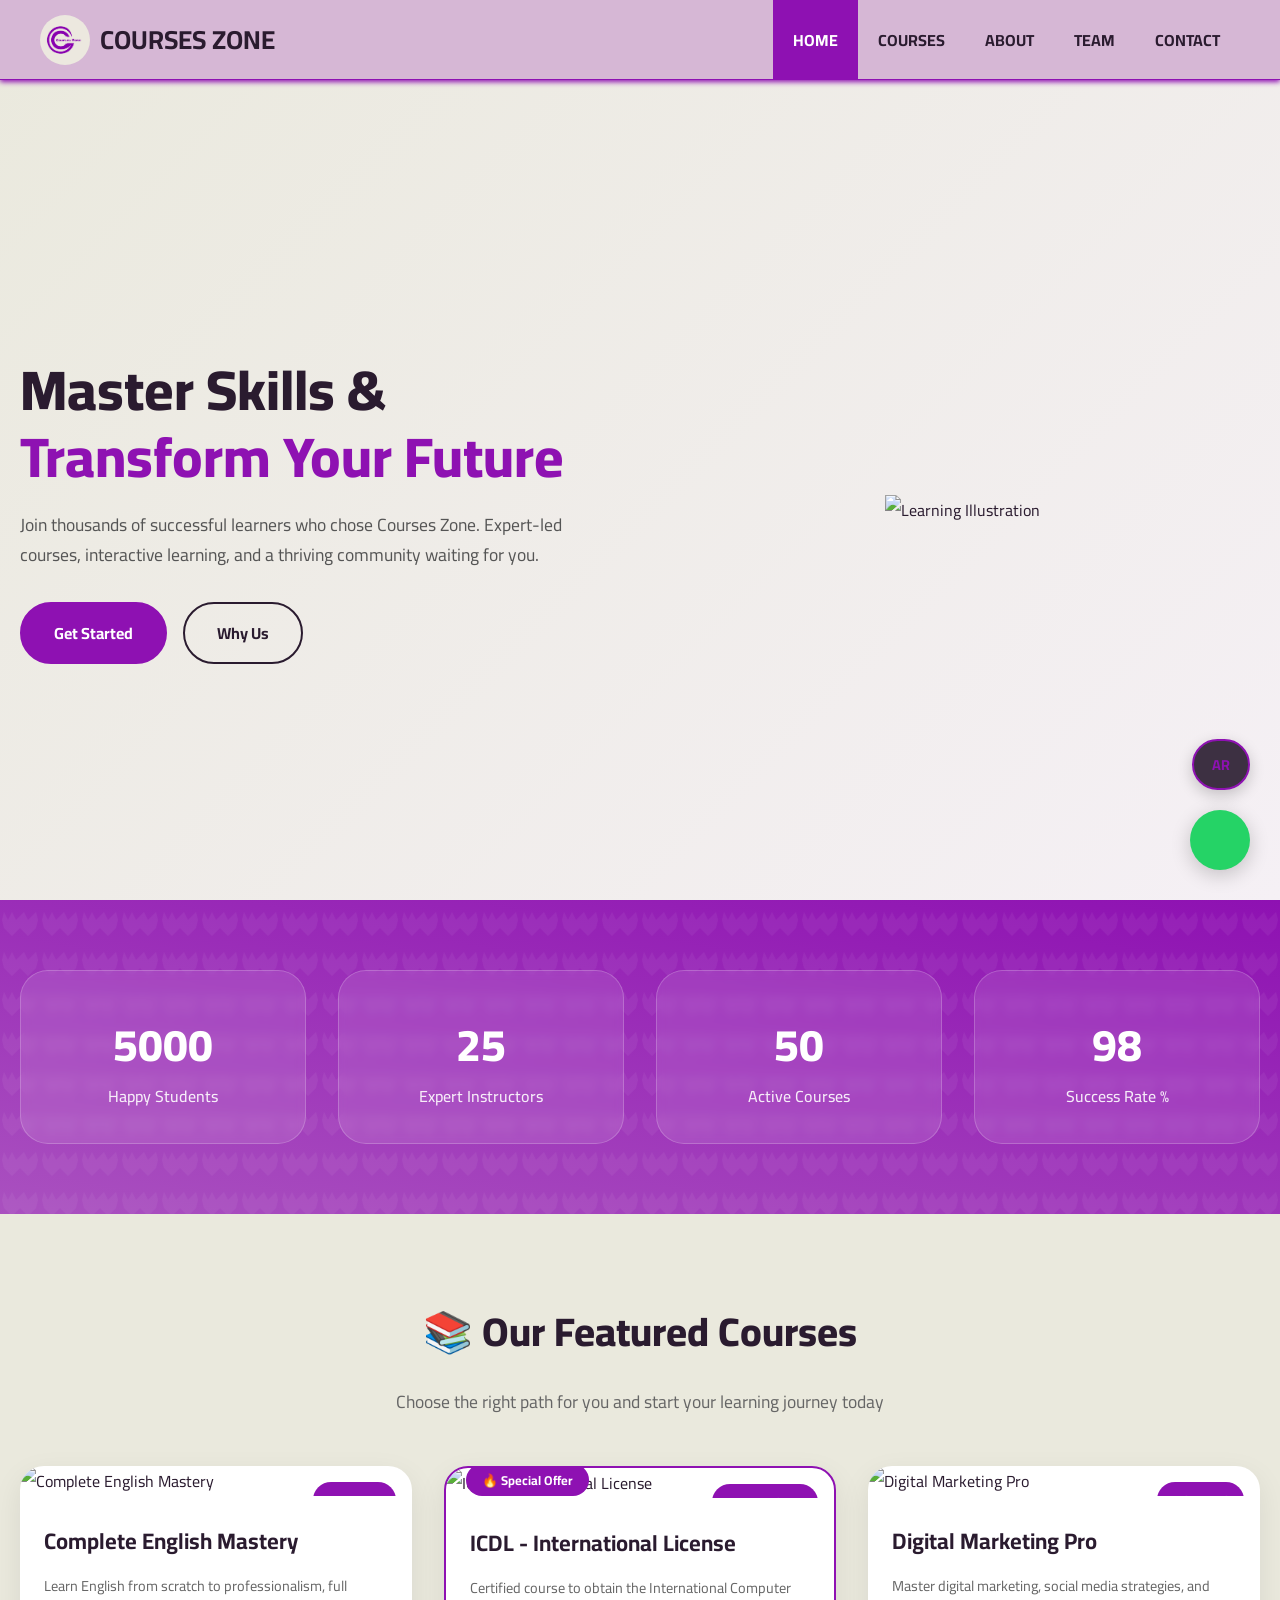
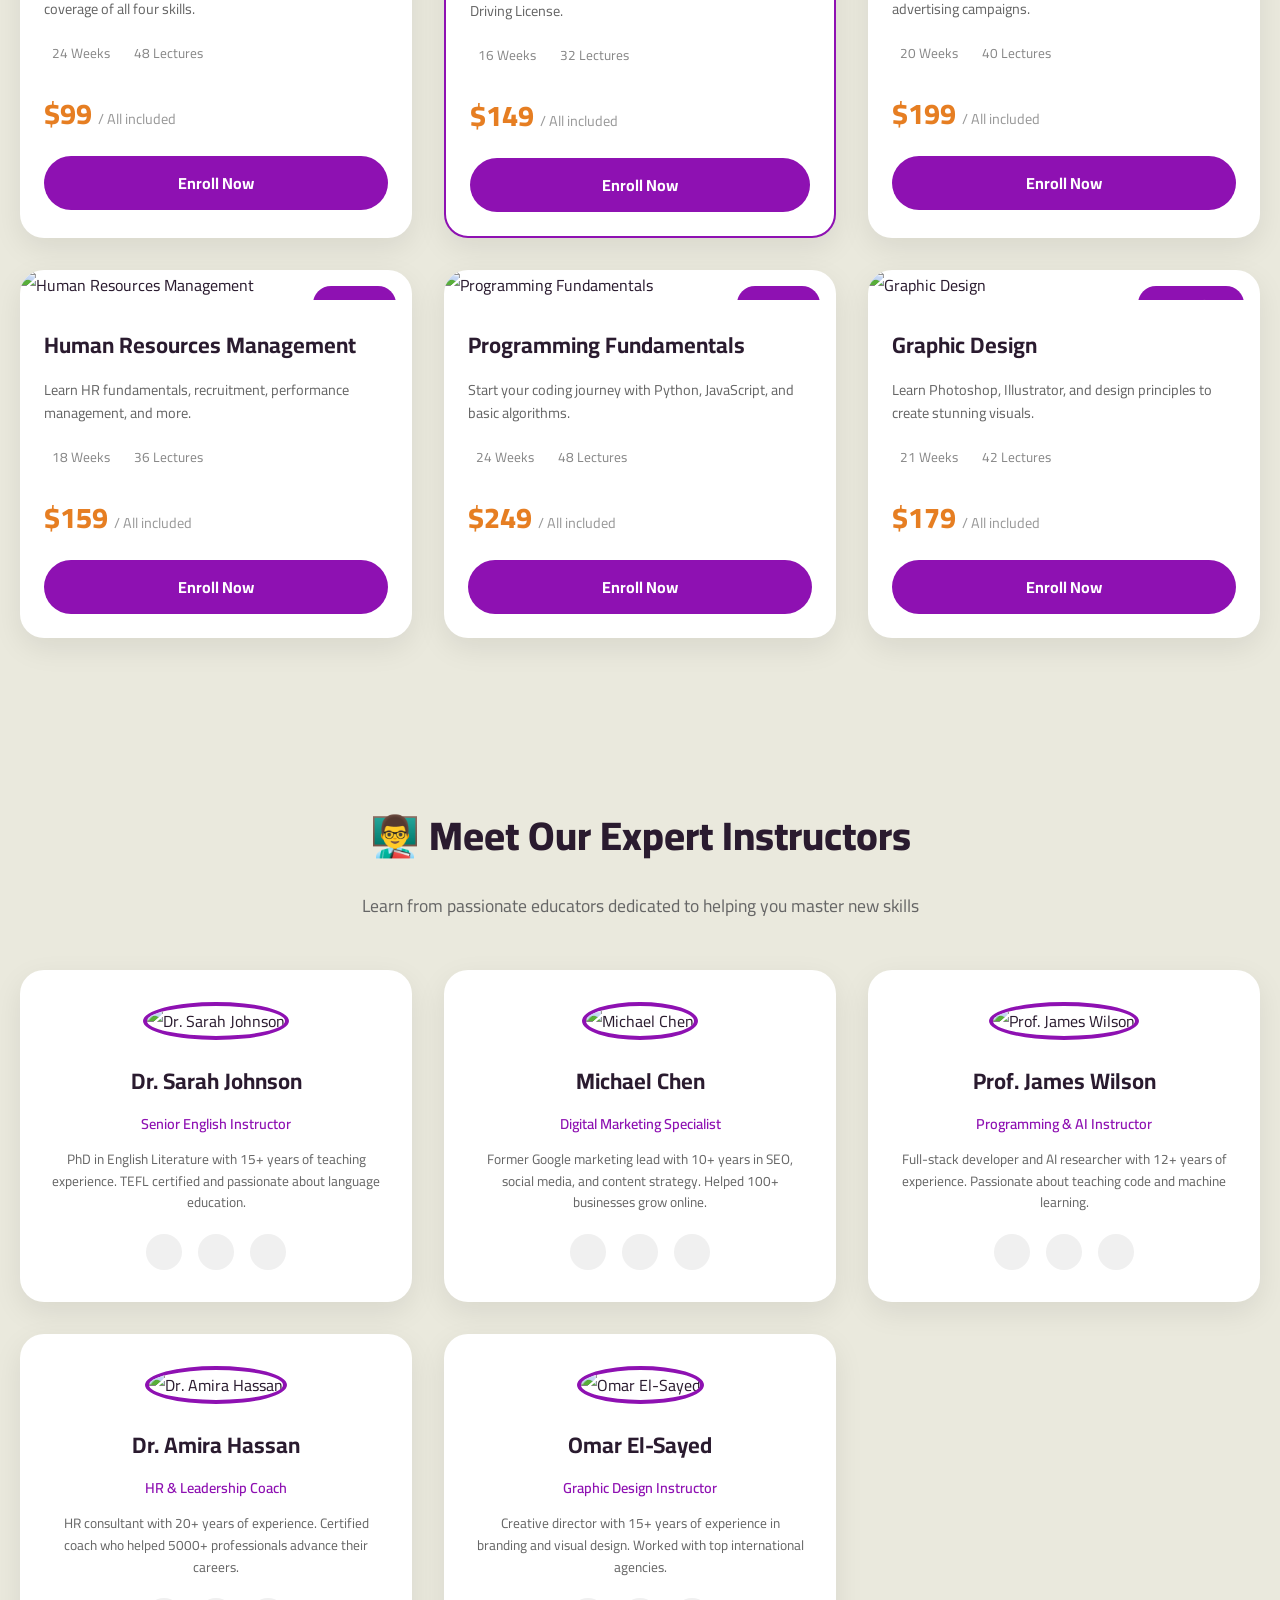
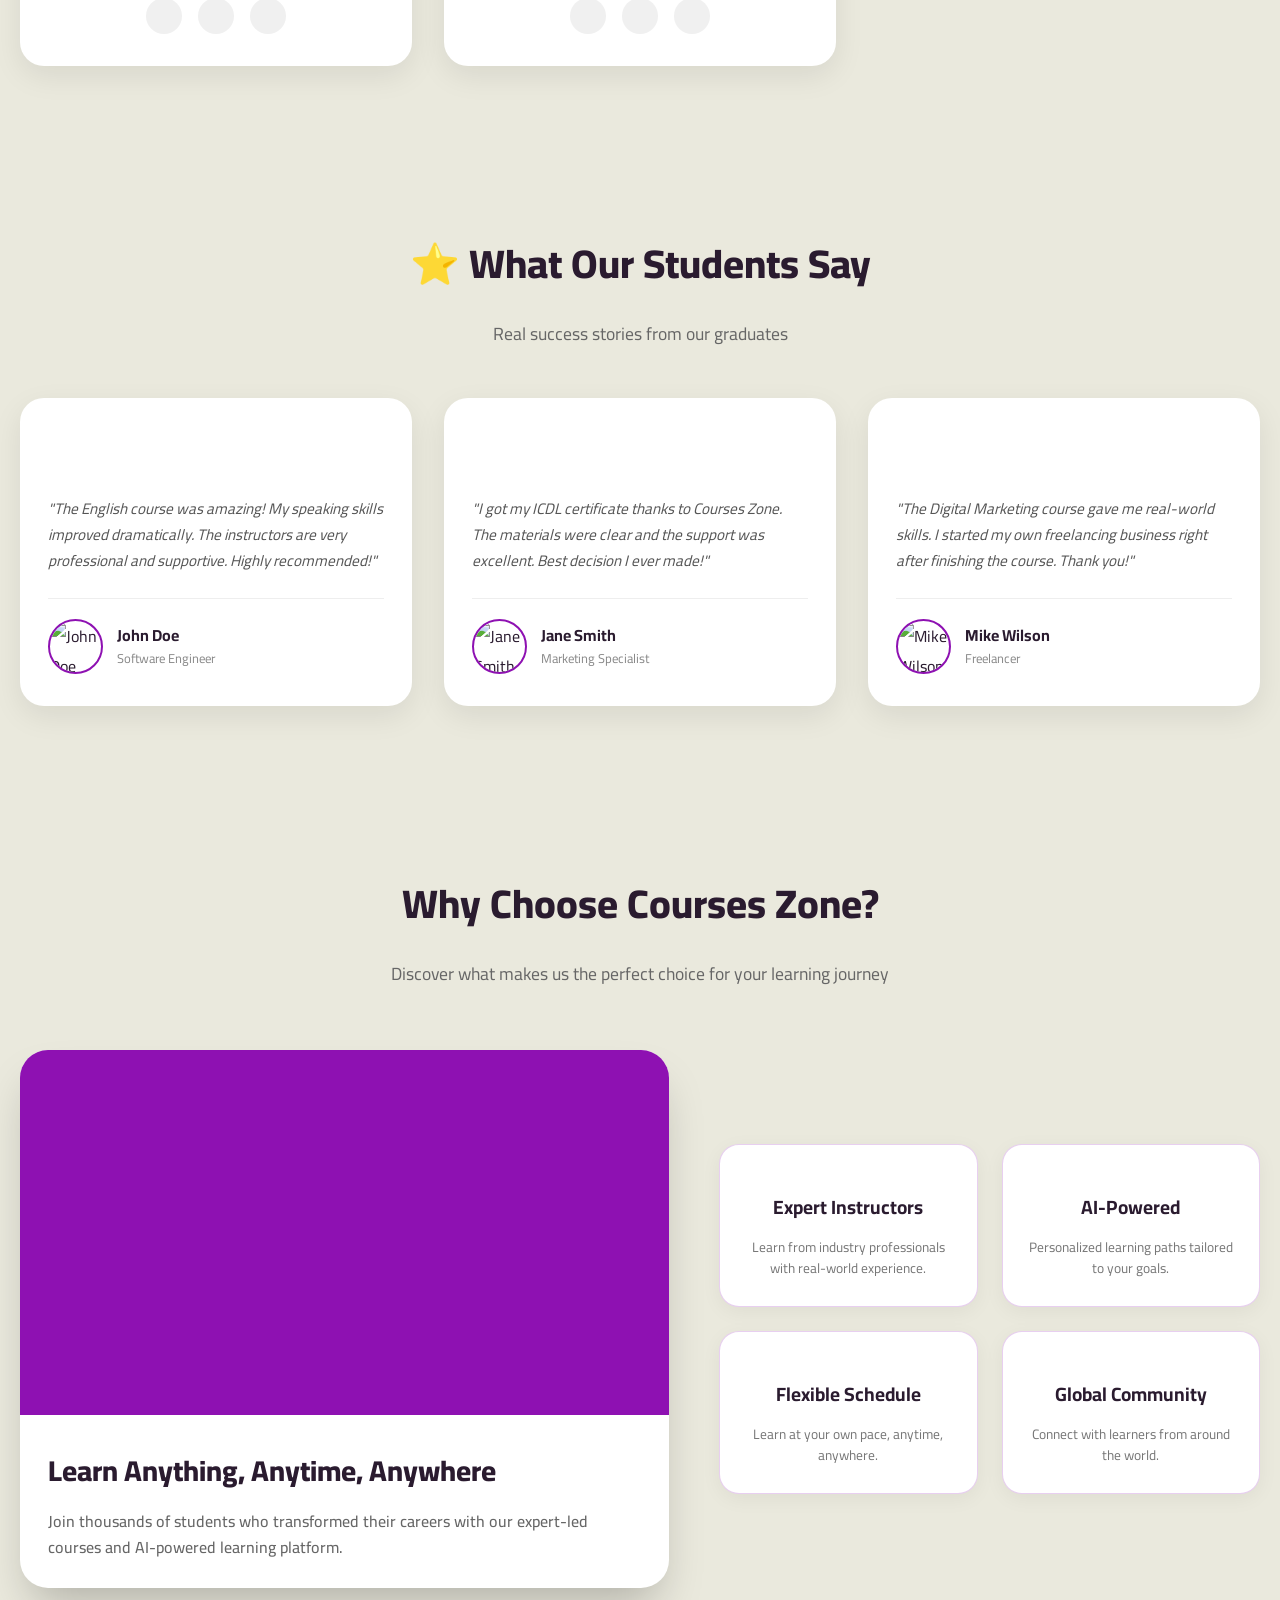
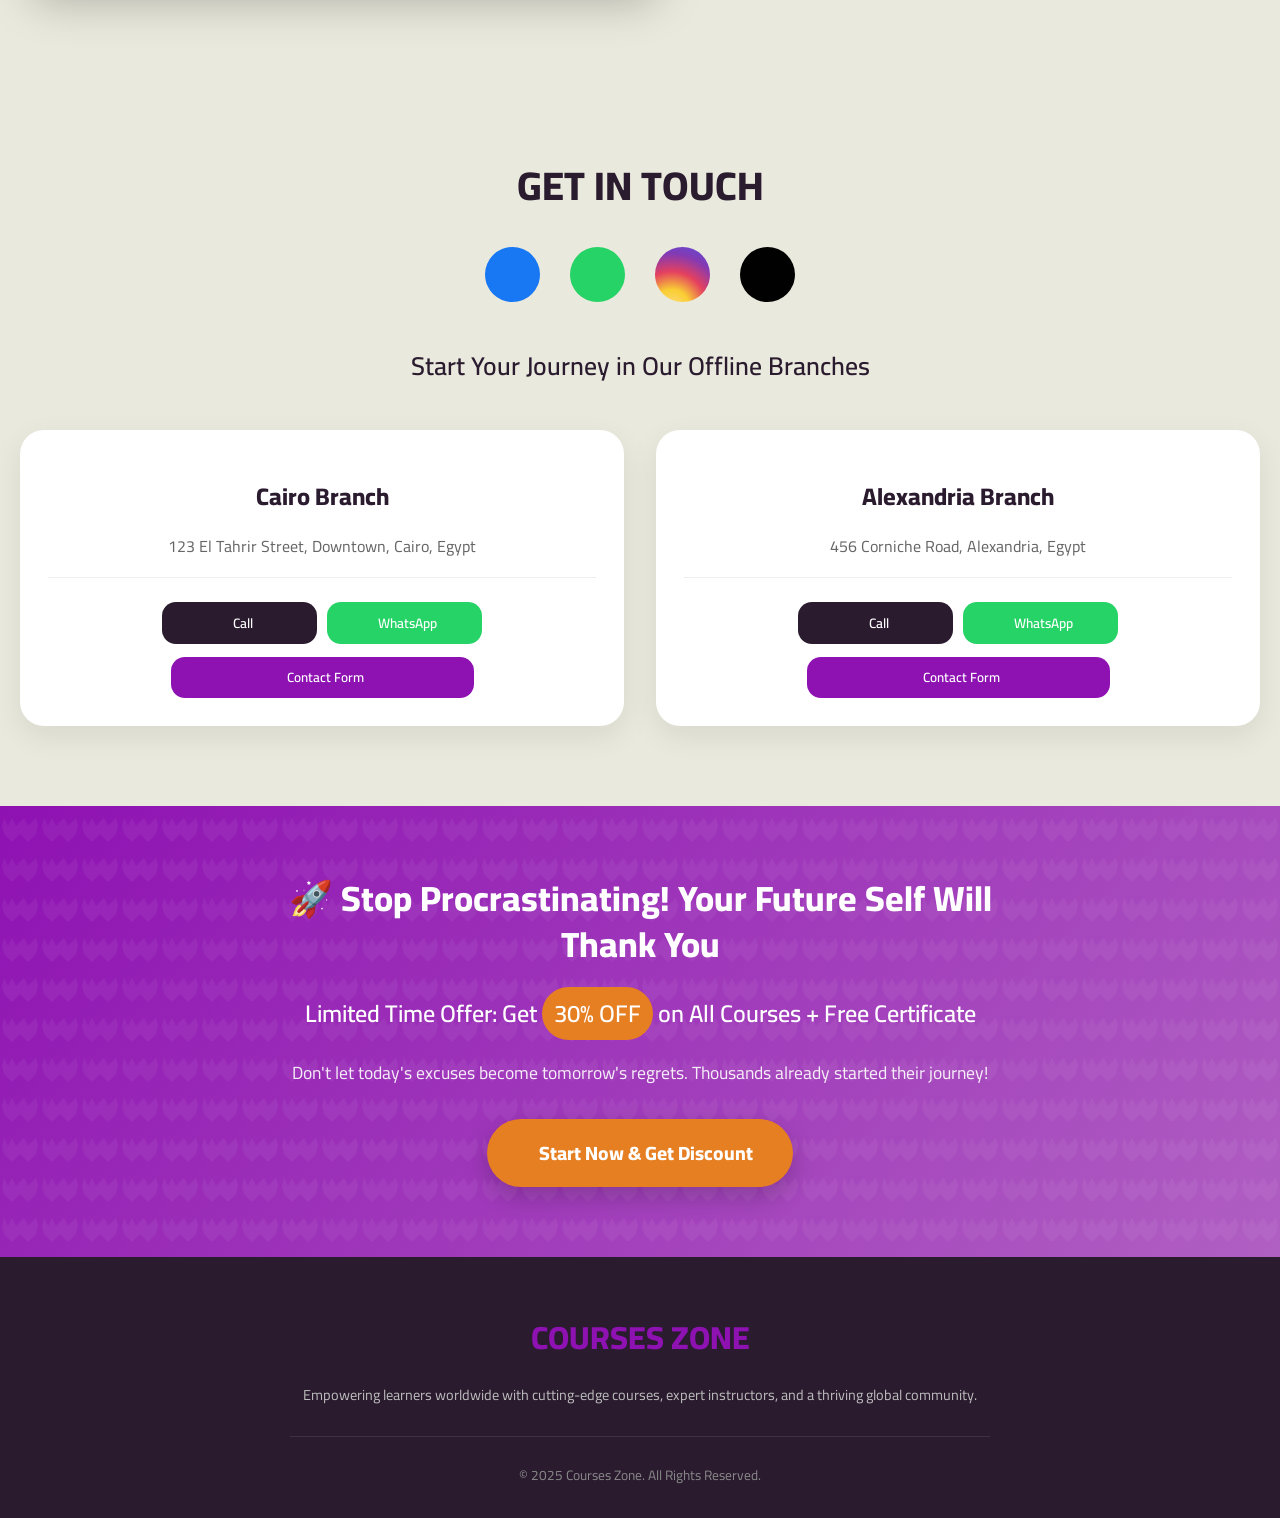
==== index.html @ f7988be3 "Update index.html" ====
<!DOCTYPE html>
<html>
<head>
	<title>COURSES ZONE</title>
	<meta charset="utf-8">
    <meta name="viewport" content="width=device-width, initial-scale=1.0">
	<!-- Font Awesome -->
    <link rel="stylesheet" href="https://cdnjs.cloudflare.com/ajax/libs/font-awesome/7.0.1/css/all.min.css">
    <!-- Google Fonts -->
	<link href="https://fonts.googleapis.com/css2?family=Cairo:wght@300;400;600;700&display=swap" rel="stylesheet">
	<!-- CSS Links -->
	<link rel="stylesheet" type="text/css" href="css/style.css">
</head>
<body>

	<nav>
		<div id="logo">Courses Zone</div>
		<ul id="menu">
				<!-- English Links -->
	        <li class="english-content"><a href="#home" class="active">Home</a></li>
	        <li class="english-content"><a href="#courses">Courses</a></li>
	        <li class="english-content"><a href="#why-choose">About</a></li>
	        <li class="english-content"><a href="#instructors">Team</a></li>
	        <li class="english-content"><a href="#contact">Contact</a></li>
	        
	        <!-- Arabic Links -->
	        <li class="arabic-content" style="display: none;"><a href="#home" class="active">الرئيسية</a></li>
	        <li class="arabic-content" style="display: none;"><a href="#courses">الكورسات</a></li>
	        <li class="arabic-content" style="display: none;"><a href="#why-choose">من نحن</a></li>
	        <li class="arabic-content" style="display: none;"><a href="#instructors">الفريق</a></li>
	        <li class="arabic-content" style="display: none;"><a href="#contact">اتصل بنا</a></li>
    	</ul>
    	<i class="fa-solid fa-bars" id="menu-bar"></i>
	</nav>

	<!-- Hero Section -->
<section class="hero" id="home">
    <div class="hero-container">
        <!-- English Content -->
        <div class="hero-content english-content">
            <h1>Master Skills & <br><span>Transform Your Future</span></h1>
            <p class="hero-description">
                Join thousands of successful learners who chose Courses Zone. 
                Expert-led courses, interactive learning, and a thriving community 
                waiting for you.
            </p>
            <div class="hero-buttons">
                <a href="#courses" class="btn-primary">Get Started <i class="fas fa-arrow-right"></i></a>
                <a href="#why-choose" class="btn-outline">Why Us <i class="fas fa-play"></i></a>
            </div>
        </div>
        <!-- Arabic Content -->
        <div class="hero-content arabic-content" style="display: none;">
            <h1>أتقن المهارات و <br><span>غيّر مستقبلك</span></h1>
            <p class="hero-description">
                انضم لآلاف المتعلمين الناجحين الذين اختاروا Courses Zone.
                دورات بقيادة خبراء، تعلم تفاعلي، ومجتمع نابض بالحياة في انتظارك.
            </p>
            <div class="hero-buttons">
                <a href="#courses" class="btn-primary">ابدأ الآن <i class="fas fa-arrow-left"></i></a>
                <a href="#why-choose" class="btn-outline">لماذا نحن <i class="fas fa-play"></i></a>
            </div>
        </div>
        <div class="hero-image">
            <img src="https://placehold.co/500x500/8E11B2/EAE9DD?text=Learning+Zone" alt="Learning Illustration">
        </div>
    </div>
</section>

<!-- Stats Section -->
<section class="stats-section">
    <div class="stats-container">
        <!-- Stat 1 -->
        <div class="stat-card">
            <div class="stat-icon"><i class="fas fa-user-graduate"></i></div>
            <span class="stat-number english-content" data-target="5000">0</span>
            <span class="stat-number arabic-content" style="display: none;" data-target="5000">0</span>
            <div class="stat-label english-content">Happy Students</div>
            <div class="stat-label arabic-content" style="display: none;">طلاب سعداء</div>
        </div>

        <!-- Stat 2 -->
        <div class="stat-card">
            <div class="stat-icon"><i class="fas fa-chalkboard-user"></i></div>
            <span class="stat-number english-content" data-target="25">0</span>
            <span class="stat-number arabic-content" style="display: none;" data-target="25">0</span>
            <div class="stat-label english-content">Expert Instructors</div>
            <div class="stat-label arabic-content" style="display: none;">خبراء في التدريس</div>
        </div>

        <!-- Stat 3 -->
        <div class="stat-card">
            <div class="stat-icon"><i class="fas fa-book-open"></i></div>
            <span class="stat-number english-content" data-target="50">0</span>
            <span class="stat-number arabic-content" style="display: none;" data-target="50">0</span>
            <div class="stat-label english-content">Active Courses</div>
            <div class="stat-label arabic-content" style="display: none;">كورسات نشطة</div>
        </div>

        <!-- Stat 4 -->
        <div class="stat-card">
            <div class="stat-icon"><i class="fas fa-trophy"></i></div>
            <span class="stat-number english-content" data-target="98">0</span>
            <span class="stat-number arabic-content" style="display: none;" data-target="98">0</span>
            <div class="stat-label english-content">Success Rate %</div>
            <div class="stat-label arabic-content" style="display: none;">نسبة نجاح %</div>
        </div>
    </div>
</section>

<!-- Courses Section -->
<div class="courses-container" id="courses">
    <!-- English Headers -->
    <h2 class="section-title english-content">📚 Our Featured Courses</h2>
    <p class="section-subtitle english-content">Choose the right path for you and start your learning journey today</p>
    
    <!-- Arabic Headers -->
    <h2 class="section-title arabic-content" style="display: none;">📚 كورساتنا المميزة</h2>
    <p class="section-subtitle arabic-content" style="display: none;">اختر المسار المناسب لك وابدأ رحلة التعلم اليوم</p>

    <div class="courses-grid" id="courses-grid">

    </div>
</div>

<!-- Instructors Section -->
<!-- Instructors Section -->
<div class="instructors-container" id="instructors">
    <!-- English Headers -->
    <h2 class="section-title english-content">👨‍🏫 Meet Our Expert Instructors</h2>
    <p class="section-subtitle english-content">Learn from passionate educators dedicated to helping you master new skills</p>
    
    <!-- Arabic Headers -->
    <h2 class="section-title arabic-content" style="display: none;">👨‍🏫 تعرف على خبرائنا في التدريس</h2>
    <p class="section-subtitle arabic-content" style="display: none;">تعلم من معلمين شغوفين مكرسين لمساعدتك في إتقان مهارات جديدة</p>

    <div class="instructors-grid" id="instructors-grid">
        

    </div>
</div>

<!-- Testimonials Section -->
<div class="testimonials-container">
    <!-- English Headers -->
    <h2 class="section-title english-content">⭐ What Our Students Say</h2>
    <p class="section-subtitle english-content">Real success stories from our graduates</p>
    
    <!-- Arabic Headers -->
    <h2 class="section-title arabic-content" style="display: none;">⭐ ماذا يقول طلابنا</h2>
    <p class="section-subtitle arabic-content" style="display: none;">قصص نجاح حقيقية من خريجينا</p>

    <div class="testimonials-grid" id="testimonials-grid">
        
    </div>
</div>

<!-- Why Choose Section -->
<section class="why-choose-section" id="why-choose">
    <div class="container">
        <!-- English Headers -->
        <div class="section-header english-content">
            <h2>Why Choose Courses Zone?</h2>
            <p>Discover what makes us the perfect choice for your learning journey</p>
        </div>
        
        <!-- Arabic Headers -->
        <div class="section-header arabic-content" style="display: none;">
            <h2>لماذا تختار Courses Zone؟</h2>
            <p>اكتشف ما يجعلنا الخيار الأمثل لرحلتك التعليمية</p>
        </div>

        <div class="split-layout">
            <!-- الجانب الأيسر: فيديو + عناوين -->
            <div class="left-side">
                <div class="video-card">
                    <div class="video-wrapper">
                        <iframe width="560" height="315" src="https://www.youtube.com/embed/UGyNzAI--qQ?si=6gJiZH6mutW_YSBx" title="YouTube video player" frameborder="0" allow="accelerometer; autoplay; clipboard-write; encrypted-media; gyroscope; picture-in-picture; web-share" referrerpolicy="strict-origin-when-cross-origin" allowfullscreen></iframe>
                    </div>
                    <!-- English Video Content -->
                    <div class="video-content english-content">
                        <h1>Learn Anything, Anytime, Anywhere</h1>
                        <h2>Join thousands of students who transformed their careers with our expert-led courses and AI-powered learning platform.</h2>
                    </div>
                    <!-- Arabic Video Content -->
                    <div class="video-content arabic-content" style="display: none;">
                        <h1>تعلم أي شيء، في أي وقت، في أي مكان</h1>
                        <h2>انضم لآلاف الطلاب الذين غيروا مسارهم المهني من خلال دوراتنا بقيادة خبراء ومنصة تعلم مدعومة بالذكاء الاصطناعي.</h2>
                    </div>
                </div>
            </div>

            <!-- الجانب الأيمن: كروت المميزات -->
            <div class="right-side">
                <div class="features-grid">
                    <!-- Feature 1 -->
                    <div class="feature-card english-content">
                        <div class="feature-icon"><i class="fas fa-chalkboard-user"></i></div>
                        <h3>Expert Instructors</h3>
                        <p>Learn from industry professionals with real-world experience.</p>
                    </div>
                    <div class="feature-card arabic-content" style="display: none;">
                        <div class="feature-icon"><i class="fas fa-chalkboard-user"></i></div>
                        <h3>خبراء في التدريس</h3>
                        <p>تعلم من محترفين في المجال بخبرة عملية حقيقية.</p>
                    </div>

                    <!-- Feature 2 -->
                    <div class="feature-card english-content">
                        <div class="feature-icon"><i class="fas fa-microchip"></i></div>
                        <h3>AI-Powered</h3>
                        <p>Personalized learning paths tailored to your goals.</p>
                    </div>
                    <div class="feature-card arabic-content" style="display: none;">
                        <div class="feature-icon"><i class="fas fa-microchip"></i></div>
                        <h3>مدعوم بالذكاء الاصطناعي</h3>
                        <p>مسارات تعلم مخصصة تناسب أهدافك.</p>
                    </div>

                    <!-- Feature 3 -->
                    <div class="feature-card english-content">
                        <div class="feature-icon"><i class="fas fa-clock"></i></div>
                        <h3>Flexible Schedule</h3>
                        <p>Learn at your own pace, anytime, anywhere.</p>
                    </div>
                    <div class="feature-card arabic-content" style="display: none;">
                        <div class="feature-icon"><i class="fas fa-clock"></i></div>
                        <h3>جدول مرن</h3>
                        <p>تعلم في وقتك الخاص، في أي وقت وفي أي مكان.</p>
                    </div>

                    <!-- Feature 4 -->
                    <div class="feature-card english-content">
                        <div class="feature-icon"><i class="fas fa-globe"></i></div>
                        <h3>Global Community</h3>
                        <p>Connect with learners from around the world.</p>
                    </div>
                    <div class="feature-card arabic-content" style="display: none;">
                        <div class="feature-icon"><i class="fas fa-globe"></i></div>
                        <h3>مجتمع عالمي</h3>
                        <p>تواصل مع متعلمين من جميع أنحاء العالم.</p>
                    </div>
                </div>
            </div>
        </div>
    </div>
</section>

<!-- Contact Section -->
<section class="contact-section" id="contact">
    <div class="container">
        <!-- English Header -->
        <div class="contact-header english-content">
            <h1>GET IN TOUCH</h1>
            <div class="social-icons">
                <a href="#" class="facebook" target="_blank"><i class="fab fa-facebook-f"></i></a>
                <a href="#" class="whatsapp" target="_blank"><i class="fab fa-whatsapp"></i></a>
                <a href="#" class="instagram" target="_blank"><i class="fab fa-instagram"></i></a>
                <a href="#" class="tiktok" target="_blank"><i class="fab fa-tiktok"></i></a>
            </div>
            <h2>Start Your Journey in Our Offline Branches</h2>
        </div>
        
        <!-- Arabic Header -->
        <div class="contact-header arabic-content" style="display: none;">
            <h1>تواصل معنا</h1>
            <div class="social-icons">
                <a href="#" class="facebook" target="_blank"><i class="fab fa-facebook-f"></i></a>
                <a href="#" class="whatsapp" target="_blank"><i class="fab fa-whatsapp"></i></a>
                <a href="#" class="instagram" target="_blank"><i class="fab fa-instagram"></i></a>
                <a href="#" class="tiktok" target="_blank"><i class="fab fa-tiktok"></i></a>
            </div>
            <h2>ابدأ رحلتك في فروعنا الخارجية</h2>
        </div>

        <div class="branches-grid">
<div class="branch-card">
                    <div class="branch-icon"><i class="fas fa-map-marker-alt"></i></div>
                    <div class="branch-name">Cairo Branch</div>
                    <div class="branch-address">123 El Tahrir Street, Downtown, Cairo, Egypt</div>
                    <div class="row-buttons">
                        <a href="tel:+201234567890" class="btn-phone"><i class="fas fa-phone-alt"></i> Call</a>
                        <a href="https://wa.me/201234567890" target="_blank" class="btn-wa"><i class="fab fa-whatsapp"></i> WhatsApp</a>
                    </div>
                    <button class="btn-form open-modal"><i class="fas fa-envelope"></i> Contact Form</button>
                </div>
        </div>
    </div>
</section>

<!-- Modal (Popup Form) -->
<div id="contactModal" class="modal">
    <div class="modal-content">
        <span class="close-modal">&times;</span>
        
        <!-- English Modal -->
        <div class="english-content">
            <h3>Send us a Message</h3>
            <form id="contactForm" action="https://formspree.io/f/xnjoyopa" method="POST">
                <div class="form-group">
                    <input type="text" name="name" placeholder="Full Name" required>
                </div>
                <div class="form-group">
                    <input type="tel" name="phone" placeholder="Phone Number" required>
                </div>
                <div class="form-group">
                    <select name="course" required>
                        <option value="" disabled selected>Select Your Preferred Course</option>
                        <option value="english">Complete English Mastery</option>
                        <option value="icdl">ICDL - International License</option>
                        <option value="marketing">Digital Marketing Pro</option>
                        <option value="hr">Human Resources Management</option>
                        <option value="programming">Programming Fundamentals</option>
                        <option value="design">Graphic Design</option>
                    </select>
                </div>
                <div class="form-group">
                    <select name="branch" required>
                        <option value="" disabled selected>Select Your Preferred Branch</option>
                        <option value="cairo">Cairo Branch</option>
                        <option value="alexandria">Alexandria Branch</option>
                    </select>
                </div>
                <div class="form-group">
                    <textarea name="message" placeholder="Your Message" rows="4" required></textarea>
                </div>
                <button type="submit" class="btn-submit">Send Message</button>
            </form>
        </div>
        
        <!-- Arabic Modal -->
        <div class="arabic-content" style="display: none;">
            <h3>أرسل لنا رسالة</h3>
            <form id="contactFormAr" action="https://formspree.io/f/xnjoyopa" method="POST">
                <div class="form-group">
                    <input type="text" name="name" placeholder="الاسم كاملاً" required>
                </div>
                <div class="form-group">
                    <input type="tel" name="phone" placeholder="رقم الهاتف" required>
                </div>
                <div class="form-group">
                    <select name="course" required>
                        <option value="" disabled selected>اختر الكورس المفضل</option>
                        <option value="english">إتقان اللغة الإنجليزية</option>
                        <option value="icdl">ICDL - الرخصة الدولية</option>
                        <option value="marketing">احتراف التسويق الرقمي</option>
                        <option value="hr">إدارة الموارد البشرية</option>
                        <option value="programming">أساسيات البرمجة</option>
                        <option value="design">التصميم الجرافيكي</option>
                    </select>
                </div>
                <div class="form-group">
                    <select name="branch" required>
                        <option value="" disabled selected>اختر الفرع المفضل</option>
                        <option value="cairo">فرع القاهرة</option>
                        <option value="alexandria">فرع الإسكندرية</option>
                    </select>
                </div>
                <div class="form-group">
                    <textarea name="message" placeholder="رسالتك" rows="4" required></textarea>
                </div>
                <button type="submit" class="btn-submit">إرسال الرسالة</button>
            </form>
        </div>
    </div>
</div>

<!-- CTA Section -->
<section class="cta-section">
    <div class="container">
        <!-- English CTA -->
        <div class="cta-content english-content">
            <h1>🚀 Stop Procrastinating! Your Future Self Will Thank You</h1>
            <h2>Limited Time Offer: Get <span class="highlight">30% OFF</span> on All Courses + Free Certificate</h2>
            <p>Don't let today's excuses become tomorrow's regrets. Thousands already started their journey!</p>
            <a href="https://wa.me/201234567890?text=I%27m%20interested%20in%20your%20courses" class="cta-button" target="_blank">
                <i class="fab fa-whatsapp"></i> Start Now & Get Discount
            </a>
        </div>
        
        <!-- Arabic CTA -->
        <div class="cta-content arabic-content" style="display: none;">
            <h1>🚀 توقف عن المماطلة! مستقبلك سيشكرك</h1>
            <h2>عرض محدود: احصل على <span class="highlight">خصم 30%</span> على جميع الكورسات + شهادة مجانية</h2>
            <p>لا تدع أعذار اليوم تتحول إلى ندم الغد. الآلاف بدأوا رحلتهم بالفعل!</p>
            <a href="https://wa.me/201234567890?text=I%27m%20interested%20in%20your%20courses" class="cta-button" target="_blank">
                <i class="fab fa-whatsapp"></i> ابدأ الآن ووفر خصمك
            </a>
        </div>
    </div>
</section>

<!-- Footer Section -->
<footer class="footer">
    <div class="container">
        <div class="footer-content">
            <!-- English Footer -->
            <div class="english-content">
                <div class="footer-logo">
                    <h3>COURSES ZONE</h3>
                </div>
                <p class="footer-description">
                    Empowering learners worldwide with cutting-edge courses, expert instructors, and a thriving global community.
                </p>
                <div class="footer-bottom">
                    <p>&copy; 2025 Courses Zone. All Rights Reserved.</p>
                </div>
            </div>
            
            <!-- Arabic Footer -->
            <div class="arabic-content" style="display: none;">
                <div class="footer-logo">
                    <h3>كورسز زون</h3>
                </div>
                <p class="footer-description">
                    نمكن المتعلمين حول العالم من خلال دورات متطورة، خبراء في التدريس، ومجتمع عالمي مزدهر.
                </p>
                <div class="footer-bottom">
                    <p>&copy; 2025 كورسز زون. جميع الحقوق محفوظة.</p>
                </div>
            </div>
        </div>
    </div>
</footer>

<!-- Floating Language Button -->
<button id="lang-toggle-float" class="lang-float">
    <span class="lang-text"> AR</span>
</button>

<!-- Floating WhatsApp Button -->
<a href="https://wa.me/201234567890?text=Hello%20Courses%20Zone%2C%20I%27m%20interested%20in%20your%20courses" 
   class="whatsapp-float" 
   target="_blank">
   <i class="fab fa-whatsapp"></i>
</a>

<!-- Back to Top Button -->
<button id="backToTop" class="back-to-top">
    <i class="fas fa-arrow-up"></i>
</button>
	

<script type="text/javascript" src="js/main.js"></script>
<script src="js/courses.js"></script>
<script src="js/instructors.js"></script>
<script src="js/stats.js"></script>
<script type="text/javascript" src="js/testimonials.js"></script>
<script type="text/javascript" src="js/branches.js"></script>
<script type="text/javascript" src="js/language.js"></script>
<script type="text/javascript" src="js/modal.js"></script>


</body>
</html>
---- css/style.css ----
/* ************* COLORs ************ */
:root {
  --soft-linen: #EAE9DD;
  --royal-orchid: #8E11B2;
  --pink-orchid: #D6B7D5;
  --text-dark: #2A1B2F;  
  --accent-orange: #E67E22;

/* SCSS Gradient */
--gradient-top: linear-gradient(0deg, #EAE9DDff, #8E11B2ff, #9219B3ff, #8A00B1ff, #D6B7D5ff);
--gradient-right: linear-gradient(90deg, #EAE9DDff, #8E11B2ff, #9219B3ff, #8A00B1ff, #D6B7D5ff);
--gradient-bottom: linear-gradient(180deg, #EAE9DDff, #8E11B2ff, #9219B3ff, #8A00B1ff, #D6B7D5ff);
--gradient-left: linear-gradient(270deg, #EAE9DDff, #8E11B2ff, #9219B3ff, #8A00B1ff, #D6B7D5ff);
--gradient-top-right: linear-gradient(45deg, #EAE9DDff, #8E11B2ff, #9219B3ff, #8A00B1ff, #D6B7D5ff);
--gradient-bottom-right: linear-gradient(135deg, #EAE9DDff, #8E11B2ff, #9219B3ff, #8A00B1ff, #D6B7D5ff);
--gradient-top-left: linear-gradient(225deg, #EAE9DDff, #8E11B2ff, #9219B3ff, #8A00B1ff, #D6B7D5ff);
--gradient-bottom-left: linear-gradient(315deg, #EAE9DDff, #8E11B2ff, #9219B3ff, #8A00B1ff, #D6B7D5ff);
--gradient-radial: radial-gradient(#EAE9DDff, #8E11B2ff, #9219B3ff, #8A00B1ff, #D6B7D5ff);
}
/* ********** General Styling *********** */

*{
	padding: 0;
	margin: 0;
	box-sizing: border-box;
	font-family: Cairo;
}

body {
  background-color: var(--soft-linen);
  color: var(--text-dark);
  position: relative;
}

body,html {
	height: 100%;
}

button.primary {
  background-color: var(--accent-orange);
  border: none;
  color: white;
  padding: 12px 24px;
}

/* ********** NAv *********** */

nav {
	position: fixed;
	top: 0;
	left: 0;
	width: 100%;
	height: 80px;
	background-color: var(--pink-orchid);
	display: flex;
	z-index: 999;
	box-shadow: 0 2px 5px var(--royal-orchid);
	border-bottom: 1px solid var(--royal-orchid);
	display: flex;
	align-items: center;
	justify-content: space-between;
	padding: 0 20px;
}

nav ul{
	position: absolute;
	top:80px;
	left: 0;
	width: 100%;
	list-style: none;
	background-color: var(--royal-orchid);
	display: flex;
	flex-direction: column;
	transform: translateY(-100%);
    opacity: 0;
    visibility: hidden;
    transition: all 0.3s ease;
}

nav ul.show-nav{
	transform: translateY(0);
    opacity: 1;
    visibility: visible;
}

nav ul li {
	text-align: center;
}

nav ul li a{
	text-decoration: none;
	display: block;
	padding: 12px 0;
	font-size: 16px;
	color: #fff;
	text-transform: uppercase;
	font-weight: bold;
}

nav ul li a:hover {
	background-color: var(--pink-orchid);
	color: var(--text-dark);
}

nav ul li a.active {
	background-color: var(--pink-orchid);
	color: var(--text-dark);
}

nav #logo {
	padding-left: 60px;
	position: relative;
	color: var(--text-dark);
	font-size: 26px;
	font-weight: bold;
	text-transform: uppercase;
}

nav #menu-bar {
	font-size: 26px;
	cursor: pointer;
	color:var(--text-dark);
}

nav #logo::before {
	content: "";
	width: 50px;
	height: 50px;
	border-radius: 50%;
	background-color: green;
	background:url("../images/logo.jpg") no-repeat center;
	background-size: cover;
	position: absolute;
	top: 0;
	left: 0;
	cursor: pointer;
}

/* ========== Hero Section ========== */
.hero {
    min-height: 100vh;
    display: flex;
    align-items: center;
    justify-content: center;
    padding: 120px 20px 0;
    background: linear-gradient(135deg, var(--soft-linen) 0%, #f5f0f5 100%);
}

.hero-container {
    max-width: 1280px;
    width: 100%;
    margin: 0 auto;
    display: flex;
    align-items: center;
    justify-content: space-between;
    gap: 50px;
    flex-wrap: wrap;
}

.hero-content {
    flex: 1;
    min-width: 300px;
}

.hero-content h1 {
    font-size: 3.5rem;
    font-weight: 800;
    line-height: 1.2;
    color: var(--text-dark);
    margin-bottom: 20px;
}

.hero-content h1 span {
    color: var(--royal-orchid);
    position: relative;
    display: inline-block;
}

.hero-content h1 span::after {
    content: '';
    position: absolute;
    bottom: 8px;
    left: 0;
    width: 100%;
    height: 12px;
    background: rgba(142, 17, 178, 0.2);
    z-index: -1;
    border-radius: 10px;
}

.hero-description {
    font-size: 1.1rem;
    color: #555;
    line-height: 1.7;
    margin-bottom: 32px;
    max-width: 550px;
}

.hero-buttons {
    display: flex;
    gap: 16px;
    flex-wrap: wrap;
}

.btn-primary {
    display: inline-block;
    background: var(--royal-orchid);
    color: white;
    padding: 14px 32px;
    border-radius: 50px;
    text-decoration: none;
    font-weight: 700;
    transition: all 0.3s ease;
    border: 2px solid var(--royal-orchid);
}

.btn-primary:hover {
    background: transparent;
    color: var(--royal-orchid);
    transform: translateY(-3px);
}

.btn-outline {
    display: inline-block;
    background: transparent;
    color: var(--text-dark);
    padding: 14px 32px;
    border-radius: 50px;
    text-decoration: none;
    font-weight: 700;
    border: 2px solid var(--text-dark);
    transition: all 0.3s ease;
}

.btn-outline:hover {
    background: var(--text-dark);
    color: white;
    transform: translateY(-3px);
}

.hero-image {
    flex: 1;
    min-width: 300px;
    text-align: center;
}

.hero-image img {
    max-width: 100%;
    height: auto;
    animation: gentleFloat 3s ease-in-out infinite;
}

@keyframes gentleFloat {
    0%, 100% { transform: translateY(0); }
    50% { transform: translateY(-15px); }
}

/* ========== Stats Section ========== */
.stats-section {
    background: linear-gradient(191deg, var(--royal-orchid) 0%, var(--pink-orchid) 261%);
    padding: 70px 20px;
    position: relative;
    overflow: hidden;
}

.stats-section::before {
    content: "";
    position: absolute;
    top: 0;
    left: 0;
    width: 100%;
    height: 100%;
    background-image: url('data:image/svg+xml,<svg xmlns="http://www.w3.org/2000/svg" viewBox="0 0 100 100" opacity="0.05"><path fill="white" d="M20,50 L30,30 L40,50 L60,30 L70,50 L90,30 L95,50 L90,70 L70,90 L50,70 L30,90 L10,70 L5,50 L10,30 L20,50Z"/></svg>');
    background-repeat: repeat;
    background-size: 40px;
    pointer-events: none;
}

.stats-container {
    max-width: 1280px;
    margin: 0 auto;
    display: grid;
    grid-template-columns: repeat(4, 1fr);
    gap: 32px;
    position: relative;
    z-index: 2;
}

.stat-card {
    text-align: center;
    padding: 32px 20px;
    background: rgba(255, 255, 255, 0.1);
    border-radius: 28px;
    backdrop-filter: blur(5px);
    transition: all 0.4s ease;
    border: 1px solid rgba(255, 255, 255, 0.2);
}

.stat-card:hover {
    transform: translateY(-10px);
    background: rgba(255, 255, 255, 0.2);
    border-color: rgba(255, 255, 255, 0.4);
}

.stat-icon {
    font-size: 3rem;
    color: white;
    margin-bottom: 16px;
}

.stat-number {
    font-size: 2.8rem;
    font-weight: 800;
    color: white;
    display: block;
    line-height: 1.2;
    margin-bottom: 8px;
}

.stat-label {
    font-size: 1rem;
    color: rgba(255, 255, 255, 0.9);
    font-weight: 500;
}


/* ========== Courses Section ========== */
.courses-container {
    padding: 80px 20px;
    background: var(--soft-linen);
}

.section-title {
    text-align: center;
    font-size: 2.5rem;
    font-weight: 800;
    color: var(--text-dark);
    margin-bottom: 16px;
}

.section-subtitle {
    text-align: center;
    color: #666;
    margin-bottom: 48px;
    font-size: 1.1rem;
}

.courses-grid {
    display: grid;
    grid-template-columns: repeat(auto-fill, minmax(320px, 1fr));
    gap: 32px;
    max-width: 1280px;
    margin: 0 auto;
}

.course-card {
    background: white;
    border-radius: 24px;
    overflow: hidden;
    box-shadow: 0 10px 30px rgba(0, 0, 0, 0.08);
    transition: all 0.3s ease;
    position: relative;
}

.course-card:hover {
    transform: translateY(-10px);
    box-shadow: 0 20px 40px rgba(142, 17, 178, 0.15);
}

.course-card.featured {
    border: 2px solid var(--royal-orchid);
}

.course-card.featured::before {
    content: "🔥 Special Offer";
    position: absolute;
    top: -4px;
    left: 20px;
    background: var(--royal-orchid);
    color: white;
    padding: 4px 16px;
    border-radius: 30px;
    font-size: 0.8rem;
    font-weight: bold;
    z-index: 2;
}

.image-wrapper {
    overflow: hidden;
    position: relative;
}

.course-image {
    width: 100%;
    height: 200px;
    object-fit: cover;
    transition: transform 0.5s ease;
}

.course-card:hover .course-image {
    transform: scale(1.05);
}

.course-level {
    position: absolute;
    top: 16px;
    right: 16px;
    background: var(--royal-orchid);
    color: white;
    padding: 6px 16px;
    border-radius: 30px;
    font-size: 0.8rem;
    font-weight: bold;
    z-index: 1;
}

.course-content {
    padding: 24px;
}

.course-title {
    font-size: 1.4rem;
    font-weight: 700;
    color: var(--text-dark);
    margin-bottom: 12px;
}

.course-description {
    color: #666;
    font-size: 0.9rem;
    line-height: 1.6;
    margin-bottom: 20px;
}

.course-meta {
    display: flex;
    gap: 16px;
    margin-bottom: 20px;
    flex-wrap: wrap;
}

.meta-item {
    display: flex;
    align-items: center;
    gap: 8px;
    font-size: 0.85rem;
    color: #888;
}

.meta-item i {
    color: var(--royal-orchid);
    font-size: 1rem;
}

.course-price {
    font-size: 1.8rem;
    font-weight: 800;
    color: var(--accent-orange);
    margin-bottom: 16px;
}

.course-price small {
    font-size: 0.9rem;
    font-weight: normal;
    color: #999;
}

.course-btn {
    display: inline-block;
    width: 100%;
    background: var(--royal-orchid);
    color: white;
    text-align: center;
    padding: 12px;
    border-radius: 40px;
    text-decoration: none;
    font-weight: 700;
    transition: all 0.3s ease;
    border: none;
    cursor: pointer;
    font-size: 1rem;
}

.course-btn:hover {
    background: var(--pink-orchid);
    color: var(--text-dark);
    transform: scale(1.02);
}

/* ========== Instructors Section ========== */
.instructors-container {
    padding: 80px 20px;
    background: var(--soft-linen);
}

.instructors-grid {
    display: grid;
    grid-template-columns: repeat(3, 1fr);
    gap: 32px;
    max-width: 1280px;
    margin: 0 auto;
}

.instructor-card {
    background: white;
    border-radius: 24px;
    overflow: hidden;
    box-shadow: 0 10px 30px rgba(0, 0, 0, 0.08);
    transition: all 0.3s ease;
    text-align: center;
    padding: 32px 24px;
}

.instructor-card:hover {
    transform: translateY(-10px);
    box-shadow: 0 20px 40px rgba(142, 17, 178, 0.15);
}

.instructor-image {
    width: 150px;
    height: 150px;
    border-radius: 50%;
    object-fit: cover;
    margin: 0 auto 20px;
    border: 4px solid var(--royal-orchid);
    transition: transform 0.3s ease;
}

.instructor-card:hover .instructor-image {
    transform: scale(1.05);
}

.instructor-name {
    font-size: 1.4rem;
    font-weight: 700;
    color: var(--text-dark);
    margin-bottom: 8px;
}

.instructor-title {
    color: var(--royal-orchid);
    font-weight: 600;
    font-size: 0.9rem;
    margin-bottom: 12px;
}

.instructor-bio {
    color: #666;
    font-size: 0.85rem;
    line-height: 1.6;
    margin-bottom: 20px;
    padding: 0 8px;
}

.social-links {
    display: flex;
    justify-content: center;
    gap: 16px;
}

.social-links a {
    display: inline-flex;
    align-items: center;
    justify-content: center;
    width: 36px;
    height: 36px;
    background: #f0f0f0;
    border-radius: 50%;
    color: var(--royal-orchid);
    font-size: 1.1rem;
    transition: all 0.3s ease;
    text-decoration: none;
}

.social-links a:hover {
    background: var(--royal-orchid);
    color: white;
    transform: translateY(-3px);
}

/* ========== Testimonials Section ========== */
.testimonials-container {
    padding: 80px 20px;
    background: var(--soft-linen);
}

.testimonials-grid {
    display: grid;
    grid-template-columns: repeat(3, 1fr);
    gap: 32px;
    max-width: 1280px;
    margin: 0 auto;
}

.testimonial-card {
    background: white;
    border-radius: 24px;
    padding: 32px 28px;
    box-shadow: 0 10px 30px rgba(0, 0, 0, 0.08);
    transition: all 0.3s ease;
    position: relative;
}

.testimonial-card:hover {
    transform: translateY(-8px);
    box-shadow: 0 20px 40px rgba(142, 17, 178, 0.1);
}

.quote-icon {
    font-size: 2.5rem;
    color: var(--royal-orchid);
    opacity: 0.3;
    margin-bottom: 16px;
}

.rating {
    margin-bottom: 20px;
}

.rating i {
    color: #ffc107;
    font-size: 1rem;
    margin-right: 3px;
}

.rating i.far {
    color: #ddd;
}

.testimonial-text {
    color: #555;
    font-size: 0.95rem;
    line-height: 1.7;
    margin-bottom: 24px;
    font-style: italic;
}

.student-info {
    display: flex;
    align-items: center;
    gap: 14px;
    border-top: 1px solid #eee;
    padding-top: 20px;
}

.student-avatar {
    width: 55px;
    height: 55px;
    border-radius: 50%;
    object-fit: cover;
    border: 2px solid var(--royal-orchid);
}

.student-details h4 {
    font-size: 1rem;
    font-weight: 700;
    color: var(--text-dark);
    margin-bottom: -8px;
}

.student-details span {
    font-size: 0.8rem;
    color: #888;
}

/* ========== Why Choose Section ========== */
.why-choose-section {
    padding: 80px 20px;
    background: var(--soft-linen);
}

.container {
    max-width: 1280px;
    margin: 0 auto;
}

.section-header {
    text-align: center;
    margin-bottom: 60px;
}

.section-header h2 {
    font-size: 2.5rem;
    font-weight: 800;
    color: var(--text-dark);
    margin-bottom: 16px;
}

.section-header p {
    color: #666;
    font-size: 1.1rem;
    max-width: 600px;
    margin: 0 auto;
}

.split-layout {
    display: flex;
    gap: 50px;
    flex-wrap: wrap;
}

.left-side {
    flex: 1.2;
    min-width: 300px;
}

.video-card {
    background: white;
    border-radius: 28px;
    overflow: hidden;
    box-shadow: 0 25px 45px -12px rgba(0, 0, 0, 0.25);
    transition: transform 0.3s ease, box-shadow 0.3s ease;
}

.video-card:hover {
    transform: translateY(-5px);
    box-shadow: 0 35px 55px -15px rgba(142, 17, 178, 0.2);
}

.video-wrapper {
    position: relative;
    width: 100%;
    padding-bottom: 56.25%;
    background: var(--royal-orchid);
    overflow: hidden;
}

.video-wrapper iframe {
    position: absolute;
    top: 0;
    left: 0;
    width: 100%;
    height: 100%;
    border: none;
}

.video-content {
    padding: 28px;
}

.video-content h1 {
    font-size: 1.8rem;
    font-weight: 800;
    color: var(--text-dark);
    margin-bottom: 12px;
}

.video-content h2 {
    font-size: 1rem;
    font-weight: 500;
    color: #666;
    line-height: 1.6;
}

.right-side {
    flex: 1;
    min-width: 300px;
}

.features-grid {
    display: grid;
    grid-template-columns: repeat(auto-fit, minmax(200px, 1fr));
    gap: 24px;
    height: 100%;
    align-content: center;
}

.feature-card {
    background: white;
    padding: 28px 20px;
    border-radius: 20px;
    text-align: center;
    transition: all 0.3s ease;
    box-shadow: 0 5px 20px rgba(0, 0, 0, 0.05);
    border: 1px solid rgba(142, 17, 178, 0.2);
}

.feature-card:hover {
    transform: translateY(-8px);
    box-shadow: 0 20px 30px rgba(142, 17, 178, 0.1);
    border-color: var(--royal-orchid);
}

.feature-icon {
    font-size: 2.5rem;
    color: var(--royal-orchid);
    margin-bottom: 16px;
}

.feature-card h3 {
    font-size: 1.2rem;
    font-weight: 700;
    color: var(--text-dark);
    margin-bottom: 12px;
}

.feature-card p {
    font-size: 0.85rem;
    color: #777;
    line-height: 1.5;
}

/* ========== Contact Section ========== */
.contact-section {
    padding: 80px 20px;
    background: var(--soft-linen);
}

.contact-header {
    text-align: center;
    margin-bottom: 40px;
}

.contact-header h1 {
    font-size: 2.5rem;
    font-weight: 800;
    color: var(--text-dark);
    margin-bottom: 24px;
}

.social-icons {
    display: flex;
    justify-content: center;
    gap: 30px;
    margin-bottom: 40px;
    flex-wrap: wrap;
}

.social-icons a {
    display: inline-flex;
    align-items: center;
    justify-content: center;
    width: 55px;
    height: 55px;
    border-radius: 50%;
    font-size: 1.8rem;
    transition: all 0.3s ease;
    text-decoration: none;
}

.social-icons a.facebook { background: #1877f2; color: white; }
.social-icons a.whatsapp { background: #25D366; color: white; }
.social-icons a.instagram { background: radial-gradient(circle at 30% 110%, #ffdb7e, #f9ce34, #e4405f, #833ab4, #5851db); color: white; }
.social-icons a.tiktok { background: #010101; color: white; }

.social-icons a:hover { transform: translateY(-5px); filter: brightness(1.05); }

.contact-header h2 {
    font-size: 1.6rem;
    font-weight: 600;
    color: var(--text-dark);
}

.branches-grid {
    display: grid;
    grid-template-columns: repeat(auto-fit, minmax(320px, 1fr));
    gap: 32px;
    max-width: 1280px;
    margin: 0 auto;
}

.branch-card {
    background: white;
    border-radius: 24px;
    padding: 28px;
    text-align: center;
    box-shadow: 0 10px 30px rgba(0, 0, 0, 0.08);
    transition: all 0.3s ease;
}

.branch-card:hover {
    transform: translateY(-5px);
    box-shadow: 0 20px 35px rgba(142, 17, 178, 0.1);
}

.branch-icon { font-size: 2.5rem; color: var(--royal-orchid); margin-bottom: 16px; }
.branch-name { font-size: 1.5rem; font-weight: 800; color: var(--text-dark); margin-bottom: 12px; }
.branch-address { color: #666; margin-bottom: 24px; padding-bottom: 16px; border-bottom: 1px solid #eee; }

.row-buttons {
    display: flex;
    gap: 10px;
    margin-bottom: 12px;
    justify-content: center;
}

.btn-phone, .btn-wa {
    display: inline-flex;
    align-items: center;
    justify-content: center;
    gap: 6px;
    padding: 8px 18px;
    border-radius: 14px;
    text-decoration: none;
    font-weight: 600;
    font-size: 0.85rem;
    width: 155px;
}

.btn-phone { background: var(--text-dark); color: white; }
.btn-phone:hover { background: var(--royal-orchid); }
.btn-wa { background: #25D366; color: white; }
.btn-wa:hover { background: #128C7E; }

.btn-form {
    display: inline-flex;
    align-items: center;
    gap: 6px;
    padding: 8px 110px;
    border-radius: 14px;
    background: var(--royal-orchid);
    color: white;
    border: none;
    font-weight: 600;
    cursor: pointer;
    transition: all 0.3s ease;
}

.btn-form:hover { background: var(--pink-orchid); transform: translateY(-2px); }

/* Modal */
.modal {
    display: none;
    position: fixed;
    top: 0;
    left: 0;
    width: 100%;
    height: 100%;
    background: rgba(0,0,0,0.7);
    z-index: 1000;
    align-items: center;
    justify-content: center;
}

.modal-content {
    background: white;
    max-width: 500px;
    width: 90%;
    border-radius: 28px;
    padding: 32px;
    position: relative;
    max-height: 98vh;
    overflow-y: auto;
}

.close-modal {
    position: absolute;
    top: 16px;
    right: 20px;
    font-size: 1.8rem;
    cursor: pointer;
}

.form-group { margin-bottom: 20px; }
.form-group input, .form-group textarea {
    width: 100%;
    padding: 14px;
    border: 1px solid #ddd;
    border-radius: 16px;
    font-family: 'Cairo', sans-serif;
}
.btn-submit {
    width: 100%;
    padding: 14px;
    background: var(--royal-orchid);
    color: white;
    border: none;
    border-radius: 40px;
    font-weight: 700;
    cursor: pointer;
}


/* Select styles */
.form-group select {
    width: 100%;
    padding: 14px;
    border: 1px solid #ddd;
    border-radius: 16px;
    font-family: 'Cairo', sans-serif;
    font-size: 1rem;
    background: white;
    cursor: pointer;
}

.form-group select:focus {
    outline: none;
    border-color: var(--royal-orchid);
    box-shadow: 0 0 0 3px rgba(142, 17, 178, 0.1);
}

/* ========== CTA Section ========== */
.cta-section {
    background: linear-gradient(135deg, var(--royal-orchid) 0%, var(--pink-orchid) 212%);
    padding: 70px 20px;
    text-align: center;
    position: relative;
    overflow: hidden;
}

.cta-section::before {
    content: "";
    position: absolute;
    top: 0;
    left: 0;
    width: 100%;
    height: 100%;
    background-image: url('data:image/svg+xml,<svg xmlns="http://www.w3.org/2000/svg" viewBox="0 0 100 100" opacity="0.05"><path fill="white" d="M20,50 L30,30 L40,50 L60,30 L70,50 L90,30 L95,50 L90,70 L70,90 L50,70 L30,90 L10,70 L5,50 L10,30 L20,50Z"/></svg>');
    background-repeat: repeat;
    background-size: 40px;
    pointer-events: none;
}

.cta-content {
    max-width: 800px;
    margin: 0 auto;
    position: relative;
    z-index: 2;
}

.cta-content h1 {
    font-size: 2.2rem;
    font-weight: 800;
    color: white;
    margin-bottom: 20px;
    line-height: 1.3;
}

.cta-content h2 {
    font-size: 1.5rem;
    font-weight: 600;
    color: white;
    margin-bottom: 16px;
}

.cta-content .highlight {
    background: var(--accent-orange);
    color: white;
    padding: 4px 12px;
    border-radius: 40px;
    display: inline-block;
}

.cta-content p {
    font-size: 1.1rem;
    color: rgba(255, 255, 255, 0.9);
    margin-bottom: 30px;
}

.cta-button {
    display: inline-flex;
    align-items: center;
    justify-content: center;
    gap: 12px;
    background: var(--accent-orange);
    color: white;
    padding: 16px 40px;
    border-radius: 50px;
    text-decoration: none;
    font-weight: 800;
    font-size: 1.2rem;
    transition: all 0.3s ease;
    box-shadow: 0 10px 25px rgba(0, 0, 0, 0.2);
}

.cta-button i {
    font-size: 1.5rem;
}

.cta-button:hover {
    transform: translateY(-3px);
    box-shadow: 0 15px 30px rgba(0, 0, 0, 0.3);
    background: var(--soft-linen);
    color: var(--royal-orchid);
}


/* ========== Footer Section ========== */
/* ========== Footer Section ========== */
.footer {
    background: var(--text-dark);
    color: #fff;
    padding: 50px 20px 30px;
}

.footer .container {
    max-width: 1280px;
    margin: 0 auto;
}

.footer-content {
    text-align: center;
    max-width: 700px;
    margin: 0 auto;
}

.footer-logo h3 {
    font-size: 2rem;
    font-weight: 800;
    color: var(--royal-orchid);
    margin-bottom: 16px;
    display: inline-block;
    position: relative;
    animation: gentlePulse 2s ease-in-out infinite;
    cursor: pointer;
    transition: all 0.3s ease;
}

.footer-logo h3:hover {
    transform: scale(1.05);
    text-shadow: 0 0 20px rgba(142, 17, 178, 0.8);
    letter-spacing: 2px;
}

@keyframes gentlePulse {
    0%, 100% {
        text-shadow: 0 0 5px rgba(142, 17, 178, 0.3);
        transform: scale(1);
    }
    50% {
        text-shadow: 0 0 15px rgba(142, 17, 178, 0.7);
        transform: scale(1.02);
    }
}

.footer-description {
    color: #bbb;
    line-height: 1.6;
    font-size: 0.9rem;
    margin-bottom: 30px;
}

.footer-bottom {
    text-align: center;
    padding-top: 25px;
    border-top: 1px solid rgba(255, 255, 255, 0.1);
    color: #888;
    font-size: 0.85rem;
}



/* ========== Floating Language Button ========== */
.lang-float {
    position: fixed;
    bottom: 30px;
    right: 30px;
    background: var(--text-dark);
    color: var(--royal-orchid);
    border: 2px solid var(--royal-orchid);
    padding: 10px 18px;
    border-radius: 40px;
    font-weight: bold;
    cursor: pointer;
    font-family: 'Cairo', sans-serif;
    font-size: 0.9rem;
    box-shadow: 0 5px 15px rgba(0, 0, 0, 0.2);
    transition: all 0.3s ease;
    z-index: 999;
    margin-bottom: 80px; 
    backdrop-filter: blur(5px);
    background: rgba(42, 27, 47, 0.9);
}

.lang-float:hover {
    transform: scale(1.05);
    background: var(--royal-orchid);
    color: white;
    border-color: white;
}

/* ========== Floating WhatsApp Button ========== */
.whatsapp-float {
    position: fixed;
    bottom: 30px;
    right: 30px;
    background: #25D366;
    color: white;
    width: 60px;
    height: 60px;
    border-radius: 50%;
    display: flex;
    align-items: center;
    justify-content: center;
    font-size: 2rem;
    box-shadow: 0 5px 20px rgba(0, 0, 0, 0.2);
    transition: all 0.3s ease;
    z-index: 999;
    text-decoration: none;
}

.whatsapp-float:hover {
    transform: scale(1.1);
    background: #128C7E;
    box-shadow: 0 8px 25px rgba(0, 0, 0, 0.3);
}

/* ========== Back to Top Button ========== */
.back-to-top {
    position: fixed;
    bottom: 30px;
    left: 30px;
    background: var(--royal-orchid);
    color: white;
    width: 50px;
    height: 50px;
    border-radius: 50%;
    display: flex;
    align-items: center;
    justify-content: center;
    font-size: 1.5rem;
    border: none;
    cursor: pointer;
    box-shadow: 0 5px 15px rgba(0, 0, 0, 0.15);
    transition: all 0.3s ease;
    z-index: 999;
    opacity: 0;
    visibility: hidden;
}

.back-to-top.show {
    opacity: 1;
    visibility: visible;
}

.back-to-top:hover {
    background: var(--pink-orchid);
    transform: translateY(-3px);
}
















@media screen and (min-width: 768px){
	nav {
		padding: 0 40px;
	}

	nav ul {
		position: static;
		transform: translateY(0);
		opacity: 1;
		flex-direction: row;
		width: auto;
		height: 100%;
		visibility: visible;
	}

	nav ul li a {
		height: 100%;
		padding: 0 20px;
		display: flex;
		align-items: center;
		color: var(--text-dark);
		background-color: var(--pink-orchid);
	}

	nav #menu-bar {
		display: none;
	}

	nav ul li a:hover {
		background-color: var(--royal-orchid);
		color: #fff;
	}

	nav ul li a.active {
		background-color: var(--royal-orchid);
		color: #fff;
	}
	
}

@media screen and (max-width: 768px){
	.hero-container {
        flex-direction: column;
        text-align: center;
    }
    .hero-content h1 {
        font-size: 2.2rem;
    }
    .hero-description {
        margin-left: auto;
        margin-right: auto;
    }
    .hero-buttons {
        justify-content: center;
    }
    .section-title {
        font-size: 1.8rem;
    }
    .courses-grid {
        gap: 24px;
    }
    .instructors-grid {
        grid-template-columns: 1fr;
        gap: 24px;
    }
    .contact-header h1 { font-size: 1.8rem; }
    .contact-header h2 { font-size: 1.2rem; }
    .branches-grid { grid-template-columns: 1fr; }
    .cta-content h1 {
        font-size: 1.6rem;
    }
    .cta-content h2 {
        font-size: 1.2rem;
    }
    .cta-button {
        padding: 12px 28px;
        font-size: 1rem;
    }
    .cta-section {
        padding: 50px 20px;
    }
    .whatsapp-float {
        width: 50px;
        height: 50px;
        font-size: 1.6rem;
        bottom: 20px;
        right: 20px;
    }
    .back-to-top {
        bottom: 20px;
        left: 20px;
        width: 45px;
        height: 45px;
        font-size: 1.3rem;
    }
    .lang-float {
        bottom: 20px;
        right: 20px;
        padding: 6px 14px;
        font-size: 0.8rem;
        margin-bottom: 70px;
    }
}

@media (max-width: 992px) {
    .instructors-grid {
        grid-template-columns: repeat(2, 1fr);
    }
    .testimonials-grid {
        grid-template-columns: repeat(2, 1fr);
    }
    .split-layout {
        flex-direction: column;
    }
    .features-grid {
        grid-template-columns: repeat(2, 1fr);
    }
}

@media (max-width: 576px) {
    .stats-container {
        grid-template-columns: 1fr;
    }
    .stat-number {
        font-size: 2.2rem;
    }
    .instructors-grid {
        grid-template-columns: 1fr;
    }
    .testimonials-grid {
        grid-template-columns: 1fr;
    }
    .section-header h2 {
        font-size: 1.8rem;
    }
    .features-grid {
        grid-template-columns: 1fr;
    }
    .video-content h1 {
        font-size: 1.4rem;
    }
}
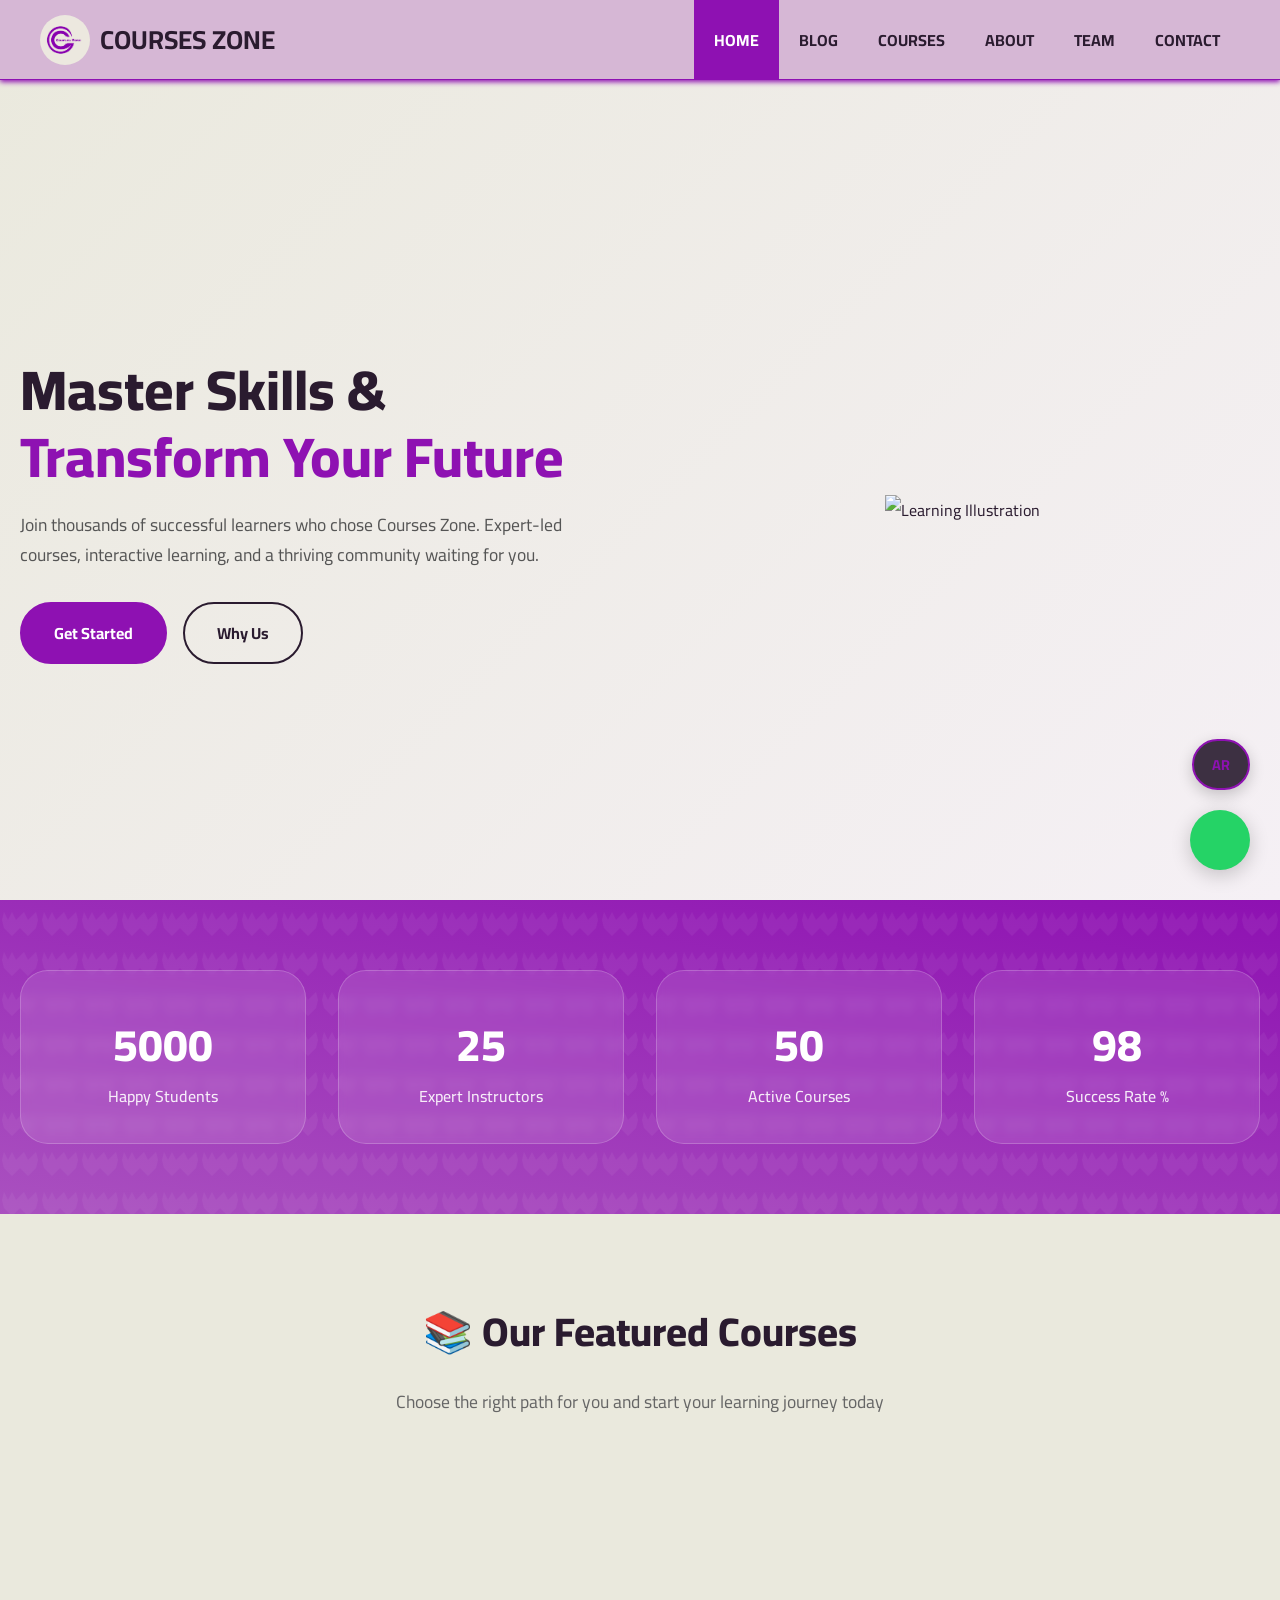
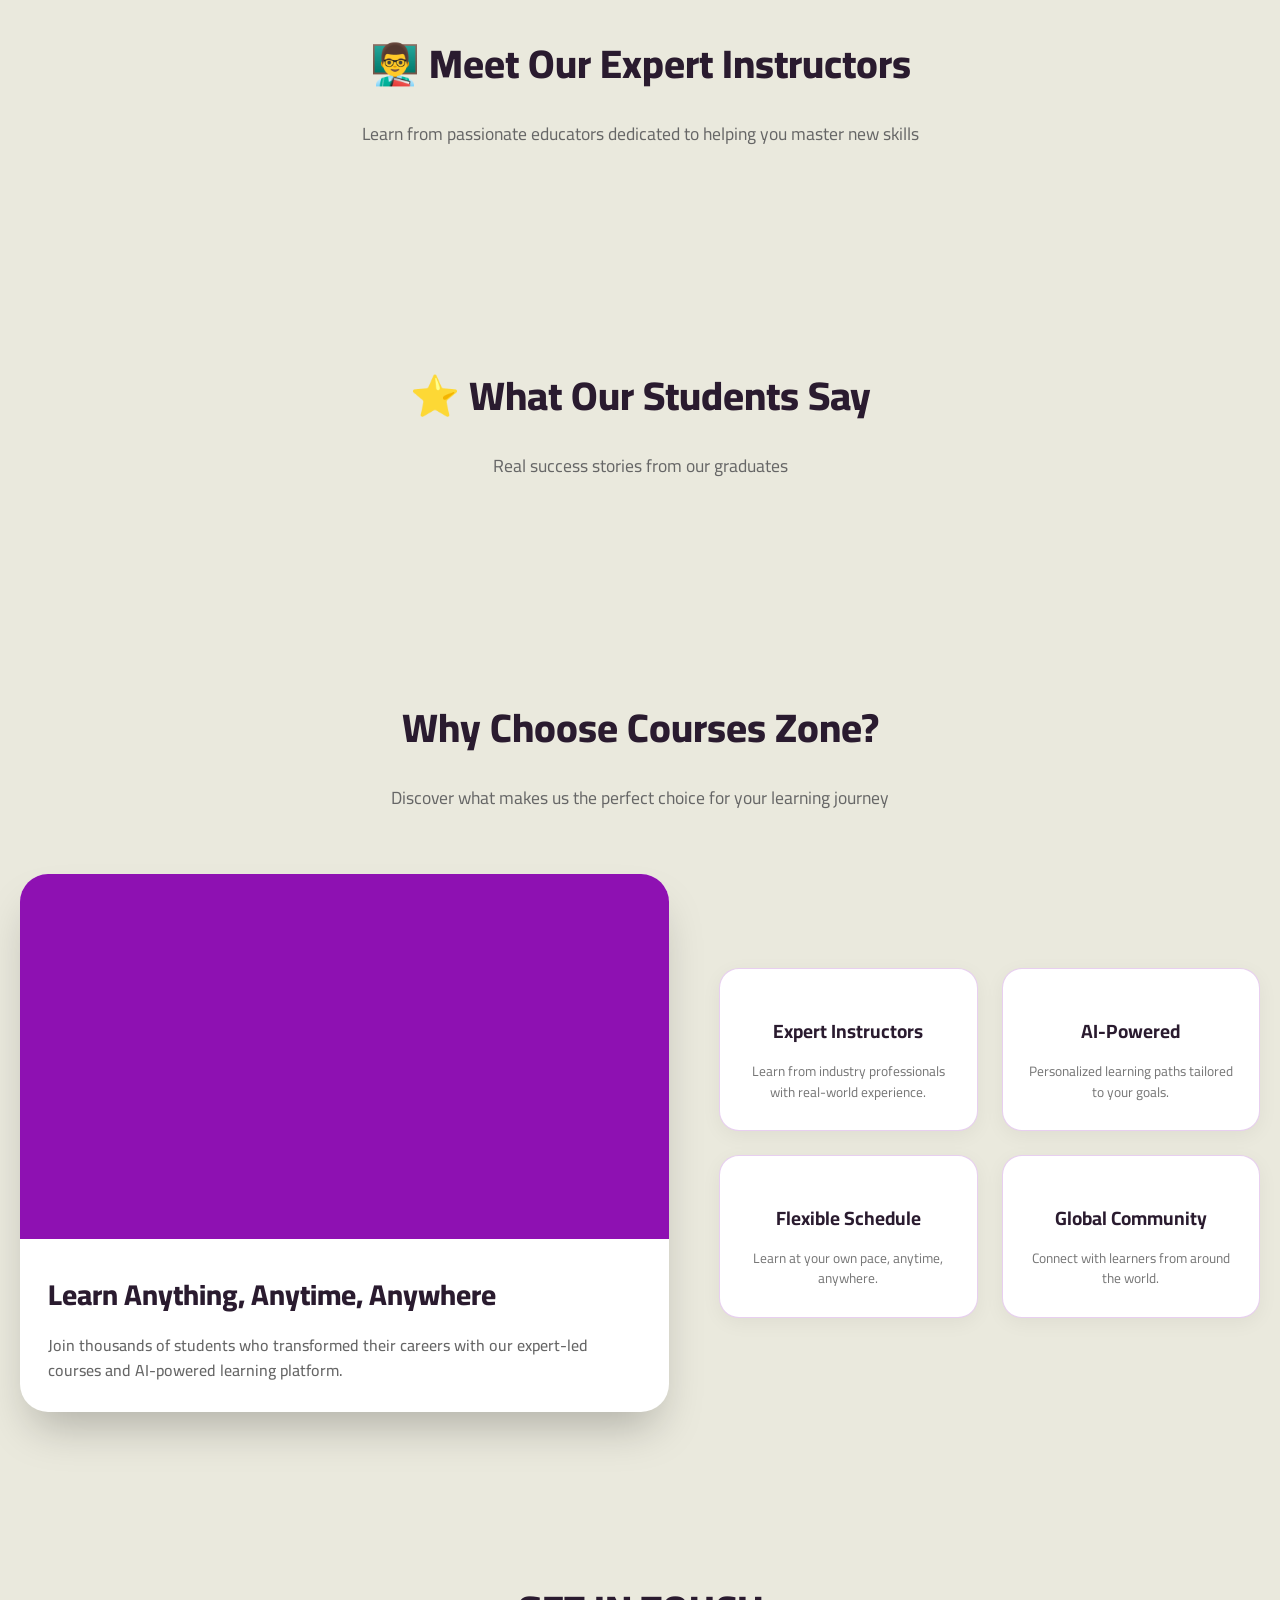
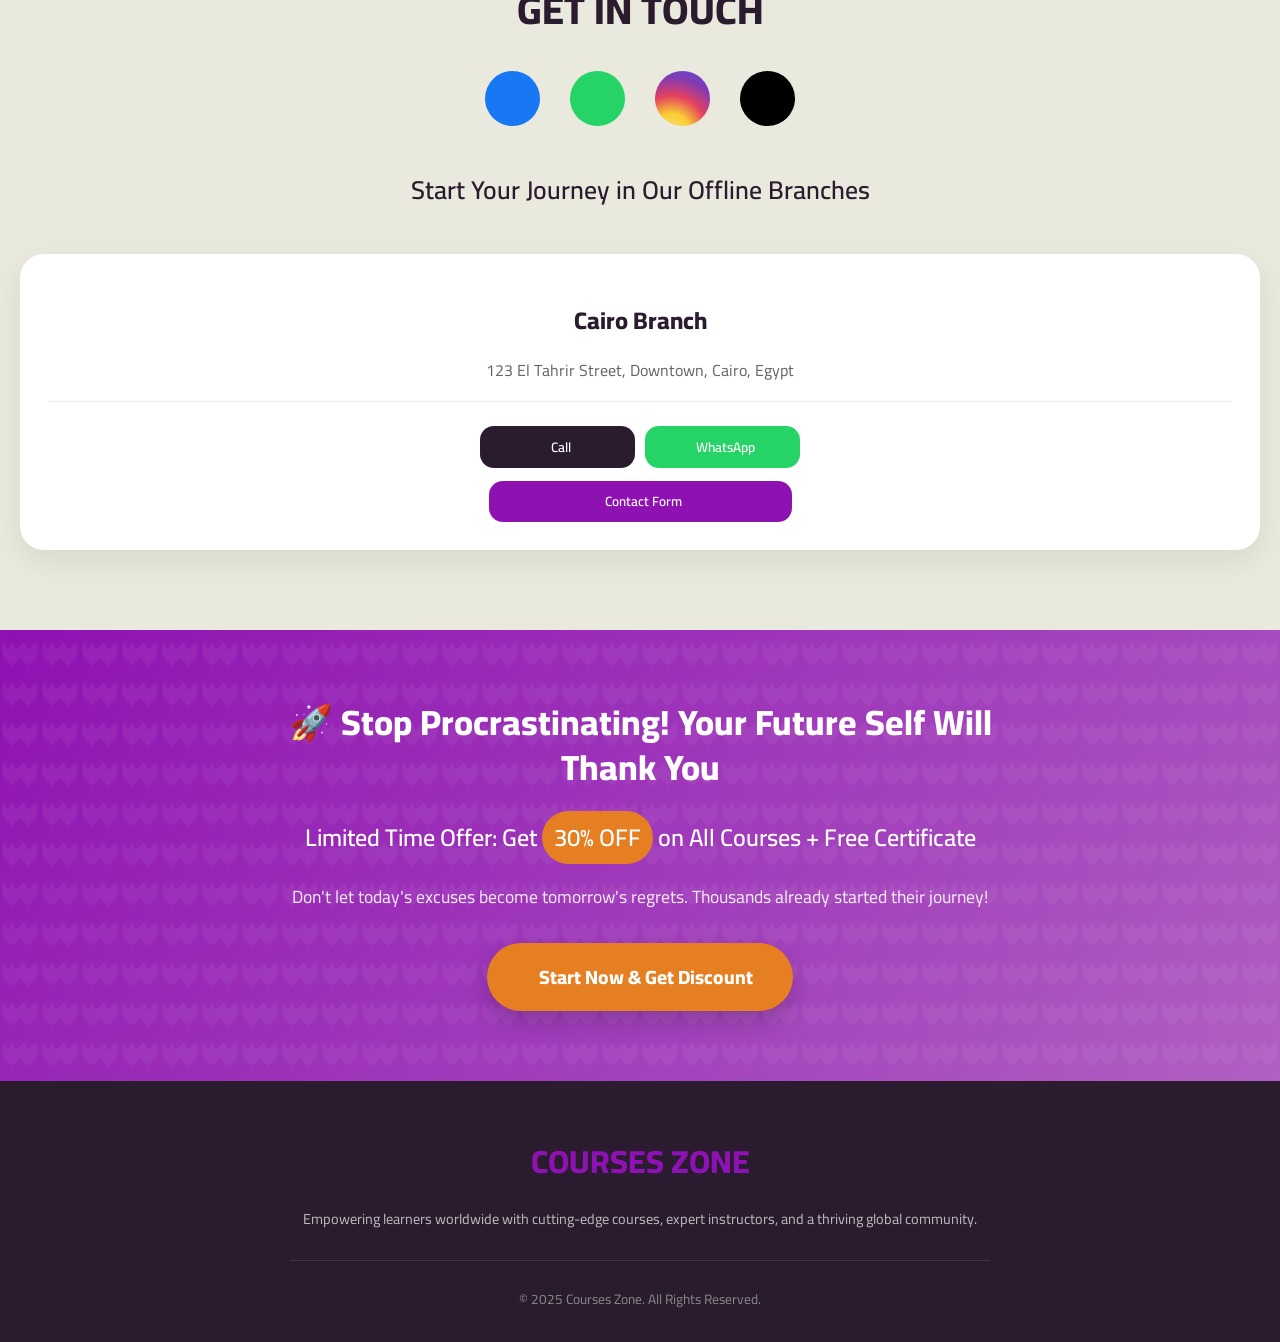
==== commit 7b9b31ed: "Update index.html" ====
--- a/index.html
+++ b/index.html
@@ -18,6 +18,7 @@
 		<ul id="menu">
 				<!-- English Links -->
 	        <li class="english-content"><a href="#home" class="active">Home</a></li>
+			<li><a href="blog.html">Blog</a></li>
 	        <li class="english-content"><a href="#courses">Courses</a></li>
 	        <li class="english-content"><a href="#why-choose">About</a></li>
 	        <li class="english-content"><a href="#instructors">Team</a></li>
@@ -25,6 +26,7 @@
 	        
 	        <!-- Arabic Links -->
 	        <li class="arabic-content" style="display: none;"><a href="#home" class="active">الرئيسية</a></li>
+	        <li class="arabic-content" style="display: none;"><a href="blog.html">المدونة</a></li>
 	        <li class="arabic-content" style="display: none;"><a href="#courses">الكورسات</a></li>
 	        <li class="arabic-content" style="display: none;"><a href="#why-choose">من نحن</a></li>
 	        <li class="arabic-content" style="display: none;"><a href="#instructors">الفريق</a></li>
@@ -448,8 +450,35 @@
 <script type="text/javascript" src="js/testimonials.js"></script>
 <script type="text/javascript" src="js/branches.js"></script>
 <script type="text/javascript" src="js/language.js"></script>
-<script type="text/javascript" src="js/modal.js"></script>
-
-
+<script type="text/javascript" src="js/modal.js" defer></script>
+
+<script>
+  // Fetch courses from Admin Panel API
+  async function loadCourses() {
+    try {
+      const response = await fetch('https://courses-admin.kareemraafat2017.workers.dev/api/courses');
+      const courses = await response.json();
+      
+      const container = document.getElementById('courses-container');
+      if (!container) return;
+      
+      if (courses.length === 0) {
+        container.innerHTML = '<p>No courses yet. Add some from the admin panel.</p>';
+        return;
+      }
+      
+      container.innerHTML = courses.map(course => `
+        <div class="course-card">
+          <h3>${course.title}</h3>
+          <p>Price: $${course.price}</p>
+        </div>
+      `).join('');
+    } catch (error) {
+      console.error('Error loading courses:', error);
+    }
+  }
+  
+  loadCourses();
+</script>
 </body>
 </html>
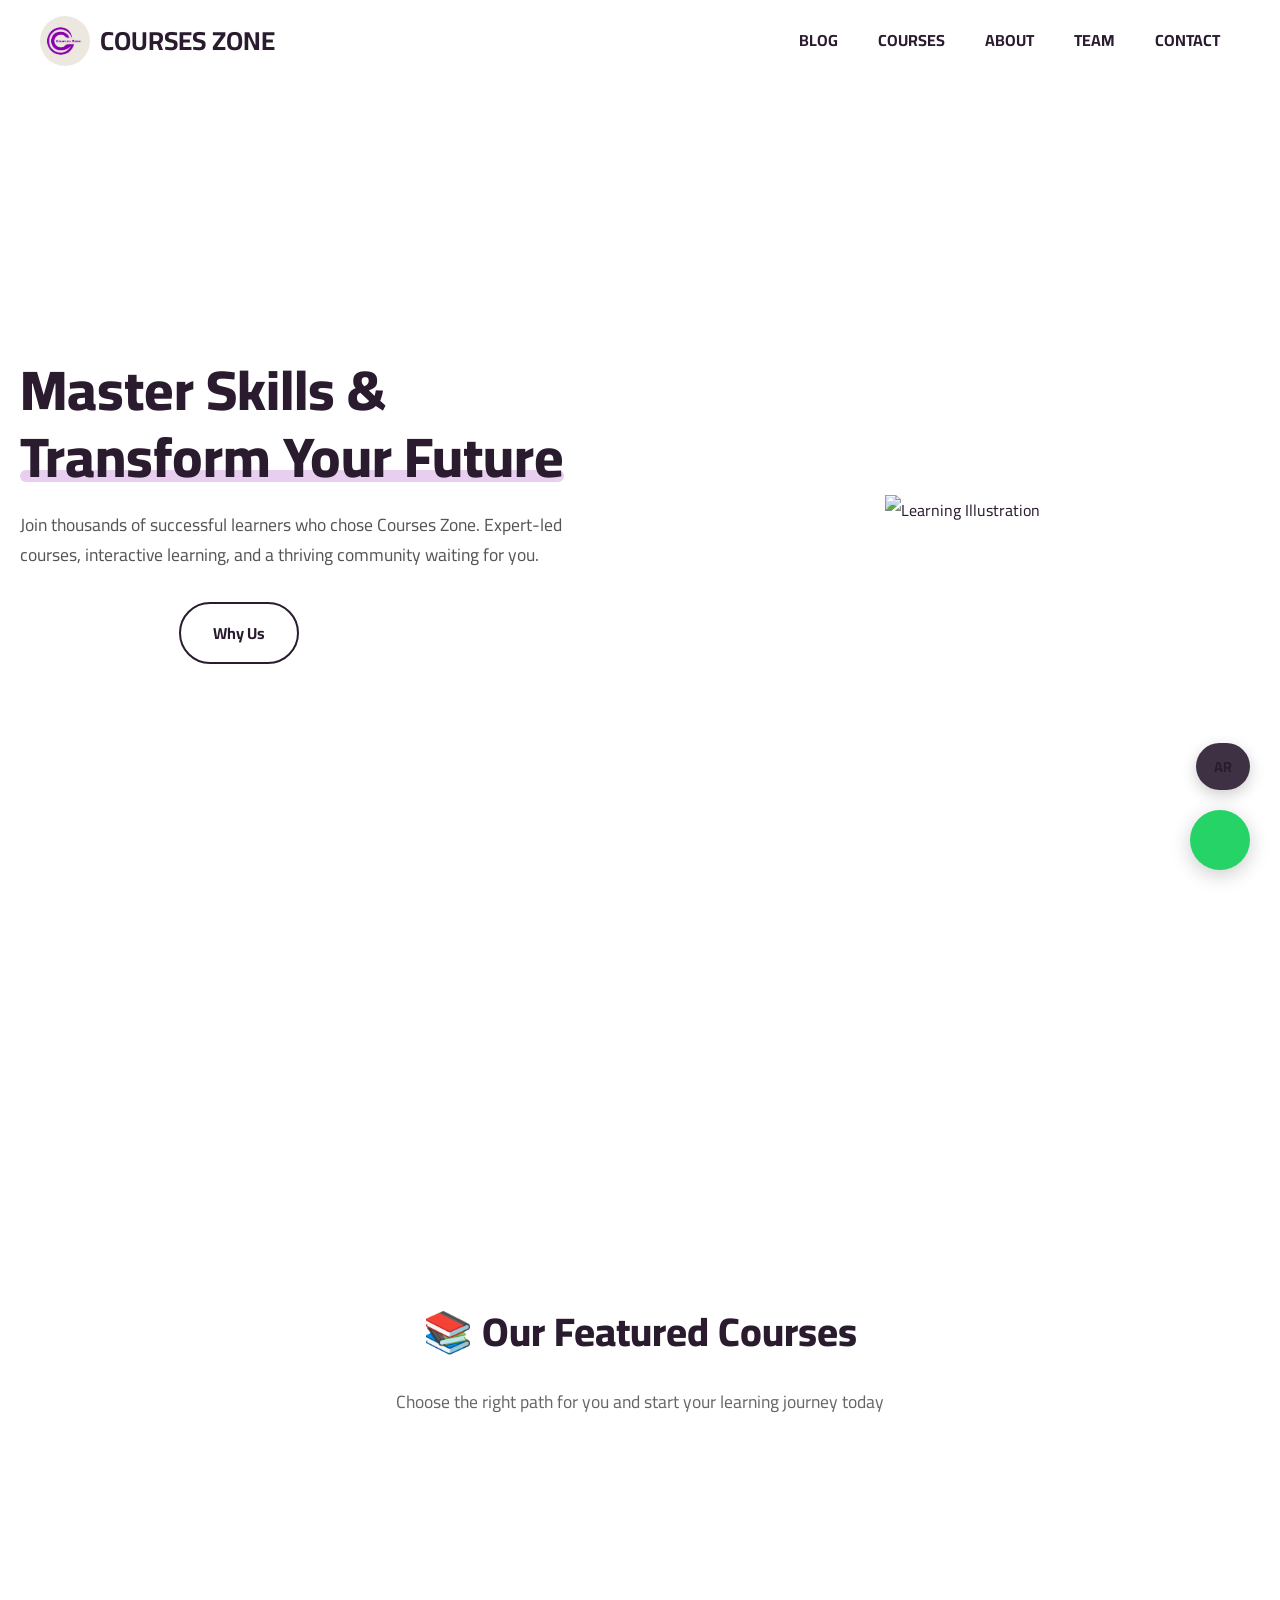
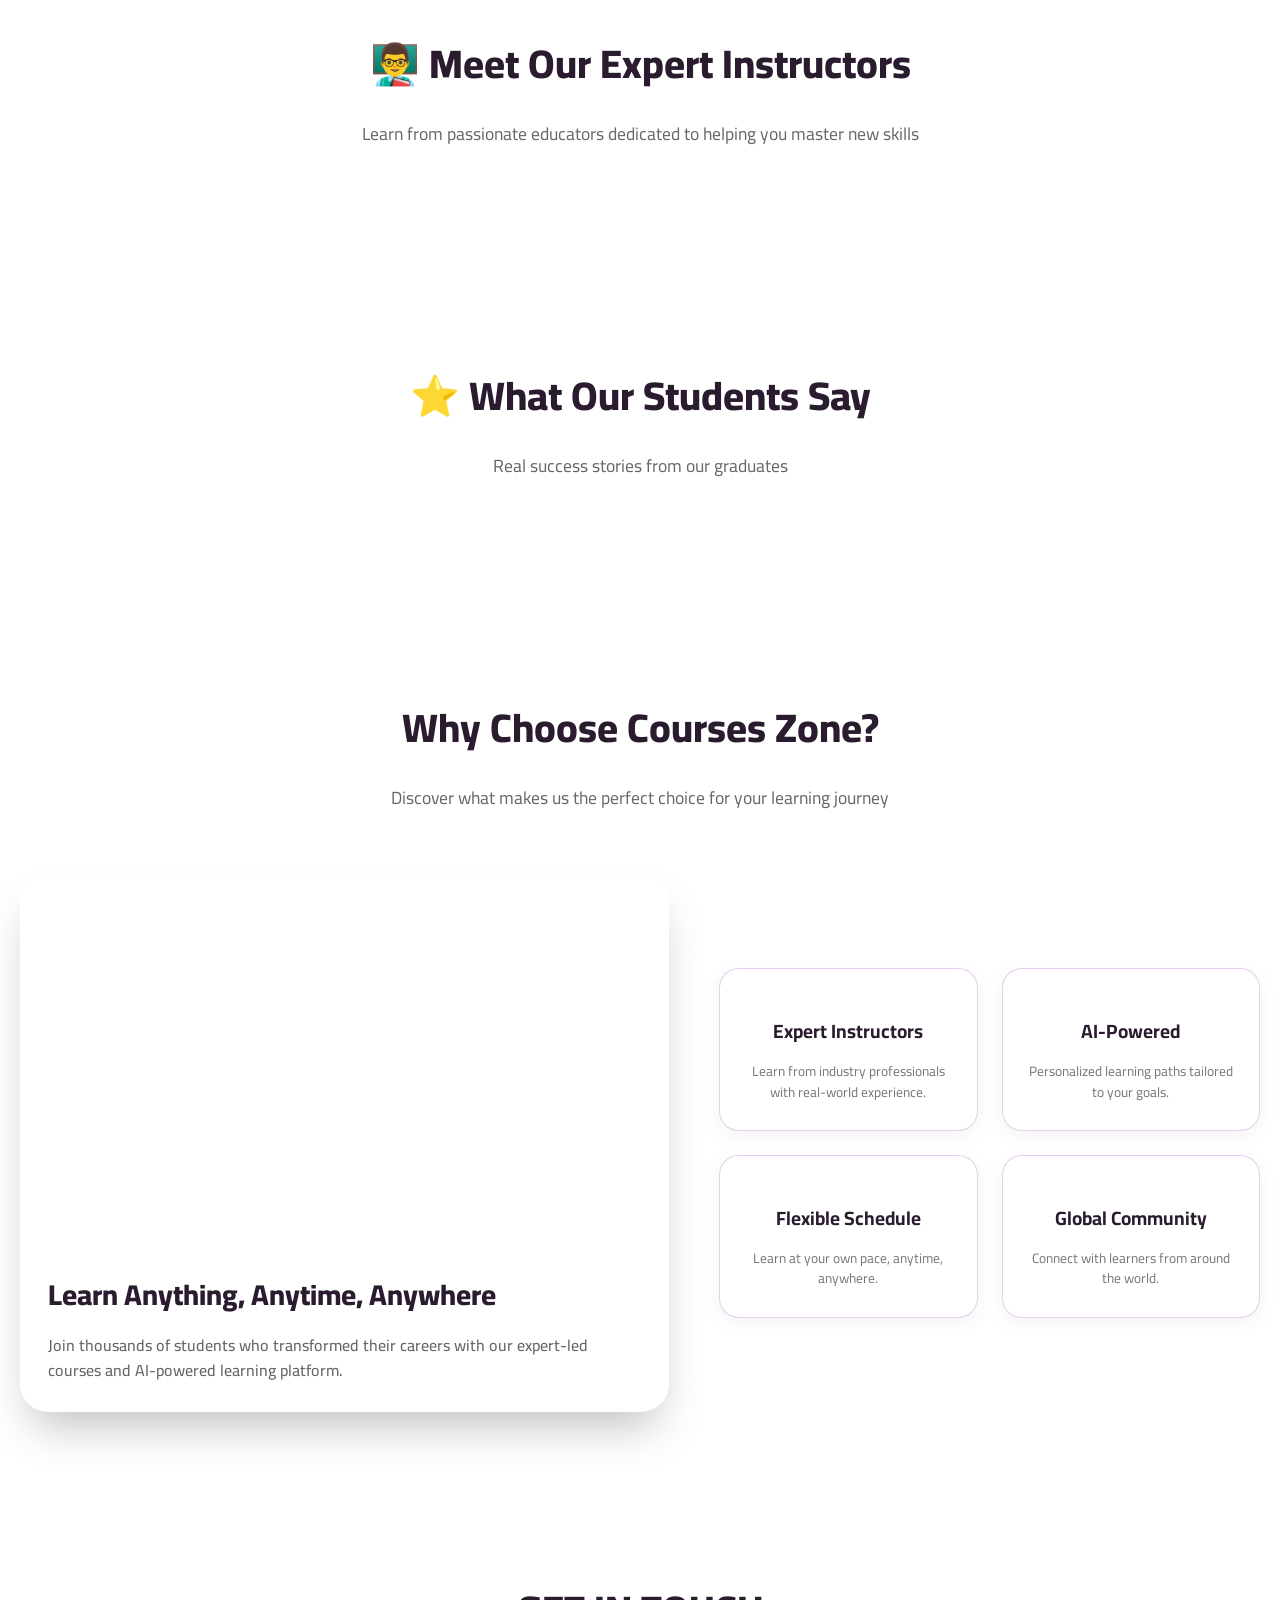
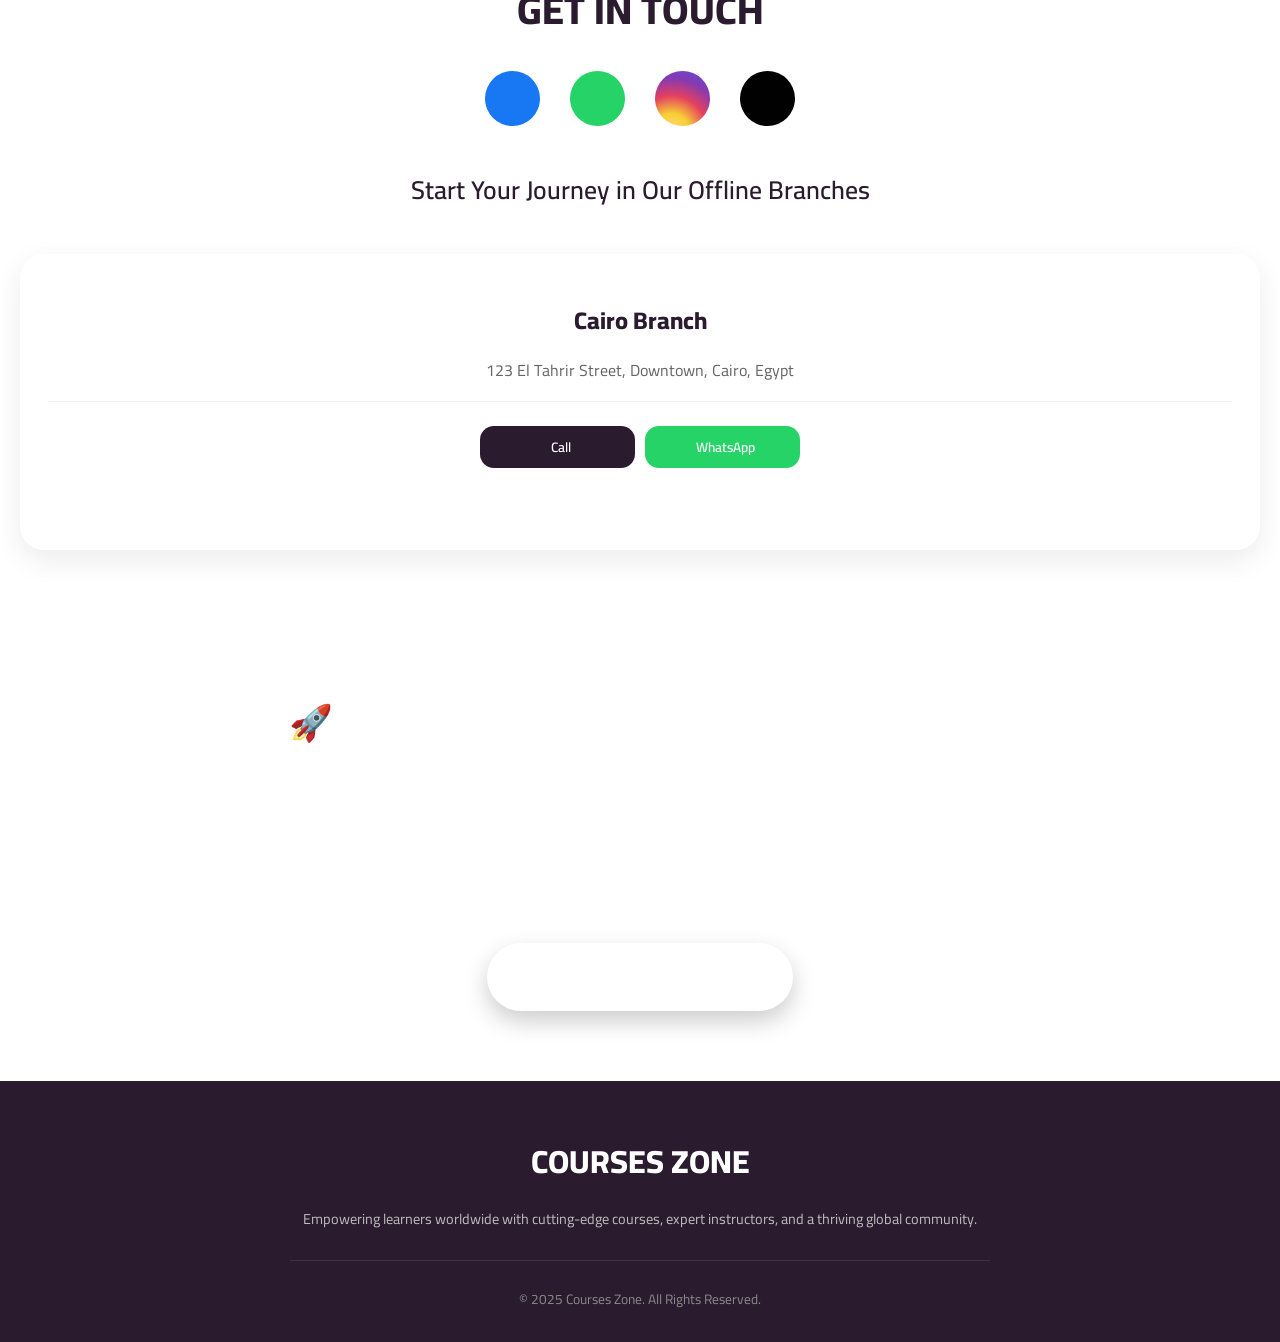
==== commit bd591aee: "Update index.html" ====
--- a/index.html
+++ b/index.html
@@ -9,7 +9,7 @@
     <!-- Google Fonts -->
 	<link href="https://fonts.googleapis.com/css2?family=Cairo:wght@300;400;600;700&display=swap" rel="stylesheet">
 	<!-- CSS Links -->
-	<link rel="stylesheet" type="text/css" href="css/style.css">
+	<link rel="stylesheet" type="text/css" href="/css/style.css">
 </head>
 <body>
 
@@ -18,7 +18,7 @@
 		<ul id="menu">
 				<!-- English Links -->
 	        <li class="english-content"><a href="#home" class="active">Home</a></li>
-			<li><a href="blog.html">Blog</a></li>
+			<li class="english-content"><a href="blog.html">Blog</a></li>
 	        <li class="english-content"><a href="#courses">Courses</a></li>
 	        <li class="english-content"><a href="#why-choose">About</a></li>
 	        <li class="english-content"><a href="#instructors">Team</a></li>
--- a/css/style.css
+++ b/css/style.css
@@ -1,22 +1,34 @@
-/* ************* COLORs ************ */
-:root {
-  --soft-linen: #EAE9DD;
-  --royal-orchid: #8E11B2;
-  --pink-orchid: #D6B7D5;
-  --text-dark: #2A1B2F;  
-  --accent-orange: #E67E22;
-
-/* SCSS Gradient */
---gradient-top: linear-gradient(0deg, #EAE9DDff, #8E11B2ff, #9219B3ff, #8A00B1ff, #D6B7D5ff);
---gradient-right: linear-gradient(90deg, #EAE9DDff, #8E11B2ff, #9219B3ff, #8A00B1ff, #D6B7D5ff);
---gradient-bottom: linear-gradient(180deg, #EAE9DDff, #8E11B2ff, #9219B3ff, #8A00B1ff, #D6B7D5ff);
---gradient-left: linear-gradient(270deg, #EAE9DDff, #8E11B2ff, #9219B3ff, #8A00B1ff, #D6B7D5ff);
---gradient-top-right: linear-gradient(45deg, #EAE9DDff, #8E11B2ff, #9219B3ff, #8A00B1ff, #D6B7D5ff);
---gradient-bottom-right: linear-gradient(135deg, #EAE9DDff, #8E11B2ff, #9219B3ff, #8A00B1ff, #D6B7D5ff);
---gradient-top-left: linear-gradient(225deg, #EAE9DDff, #8E11B2ff, #9219B3ff, #8A00B1ff, #D6B7D5ff);
---gradient-bottom-left: linear-gradient(315deg, #EAE9DDff, #8E11B2ff, #9219B3ff, #8A00B1ff, #D6B7D5ff);
---gradient-radial: radial-gradient(#EAE9DDff, #8E11B2ff, #9219B3ff, #8A00B1ff, #D6B7D5ff);
-}
+
+
+  :root {
+    /* ========== COLORS ========== */
+    --primary: #8E11B2;
+    --primary-light: #D6B7D5;
+    --primary-dark: #6B0E8A;
+    --text-dark: #2A1B2F;
+    --text-light: #666666;
+    --bg-light: #F9F9F9;
+    --bg-white: #FFFFFF;
+    --border: #E5E5E5;
+    
+    /* ========== TYPOGRAPHY ========== */
+    --font-main: 'Cairo', sans-serif;
+    --font-heading: 'Cairo', sans-serif;
+    
+    /* ========== SHADOWS ========== */
+    --shadow-sm: 0 2px 8px rgba(0,0,0,0.08);
+    --shadow-md: 0 5px 20px rgba(0,0,0,0.1);
+    --shadow-lg: 0 10px 30px rgba(0,0,0,0.15);
+    
+    /* ========== BORDER RADIUS ========== */
+    --radius-sm: 8px;
+    --radius-md: 16px;
+    --radius-lg: 24px;
+    
+    /* ========== TRANSITIONS ========== */
+    --transition: all 0.3s ease;
+}
+
 /* ********** General Styling *********** */
 
 *{
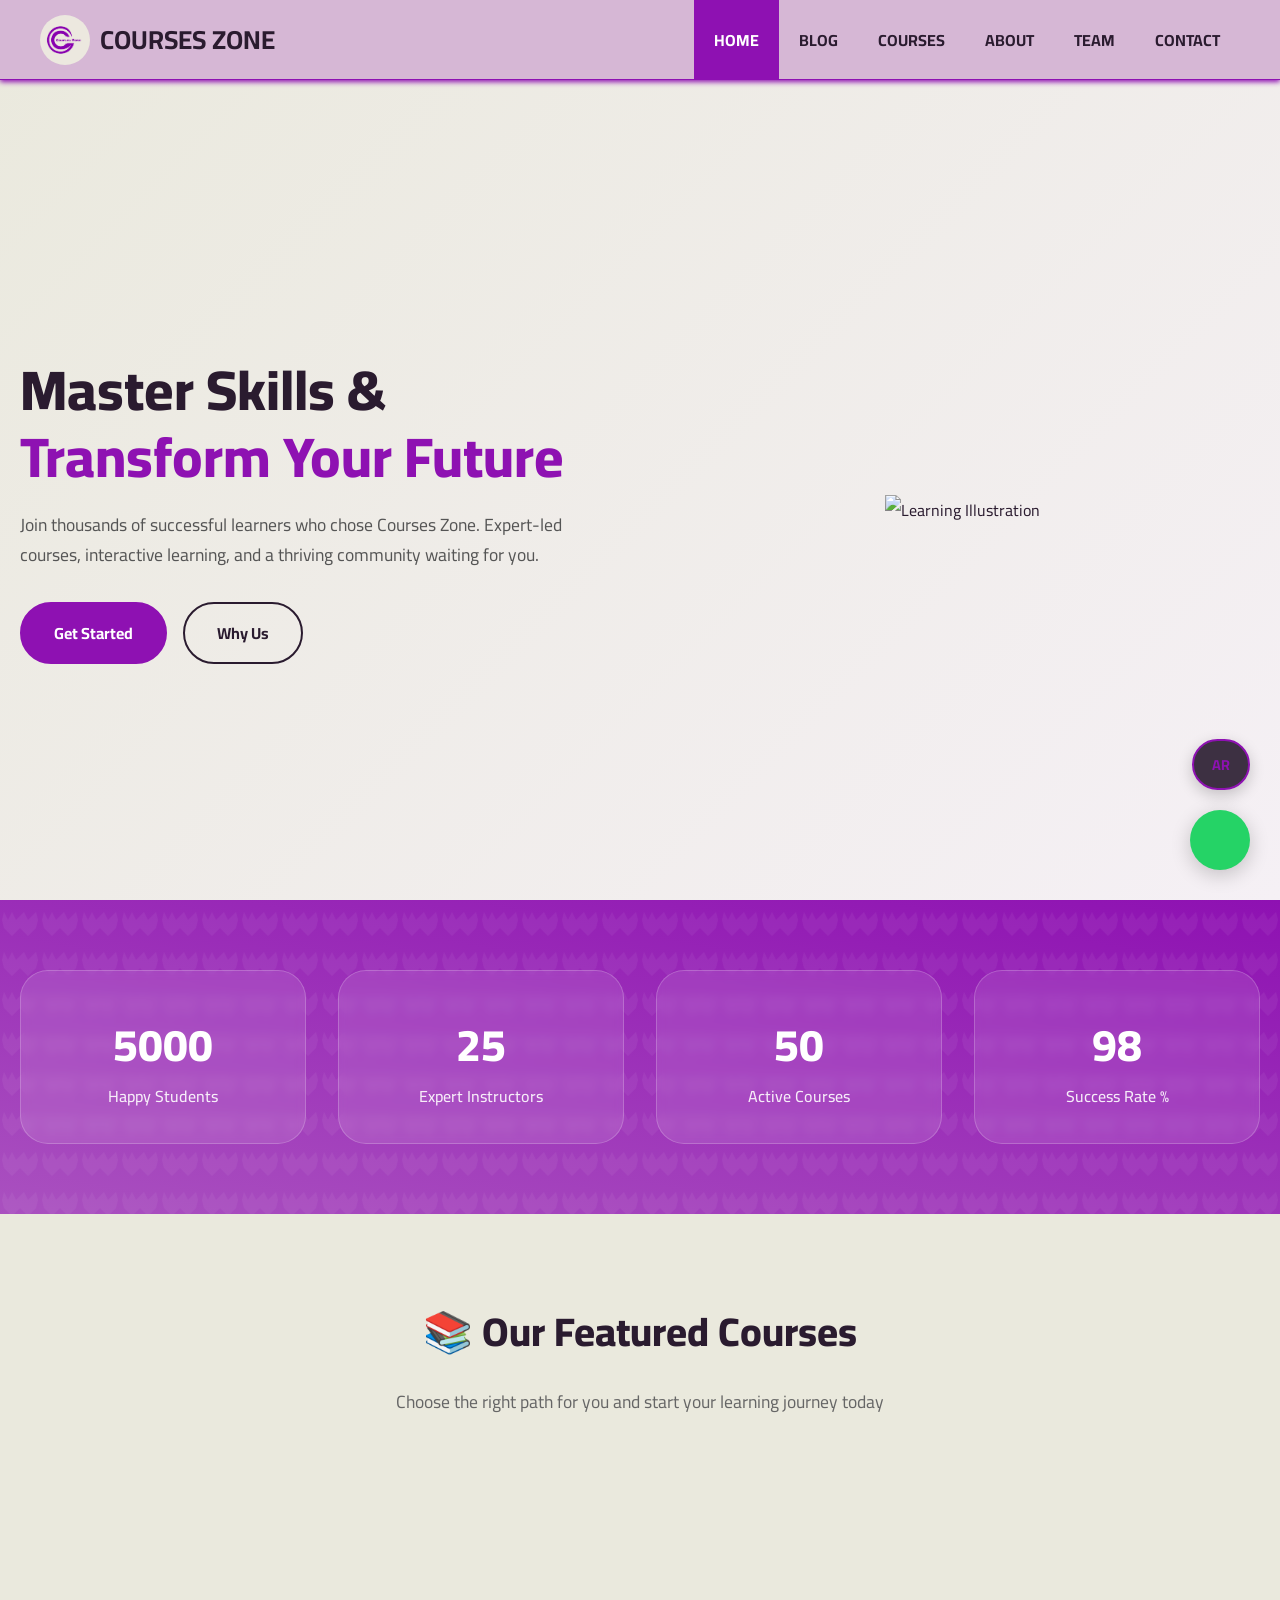
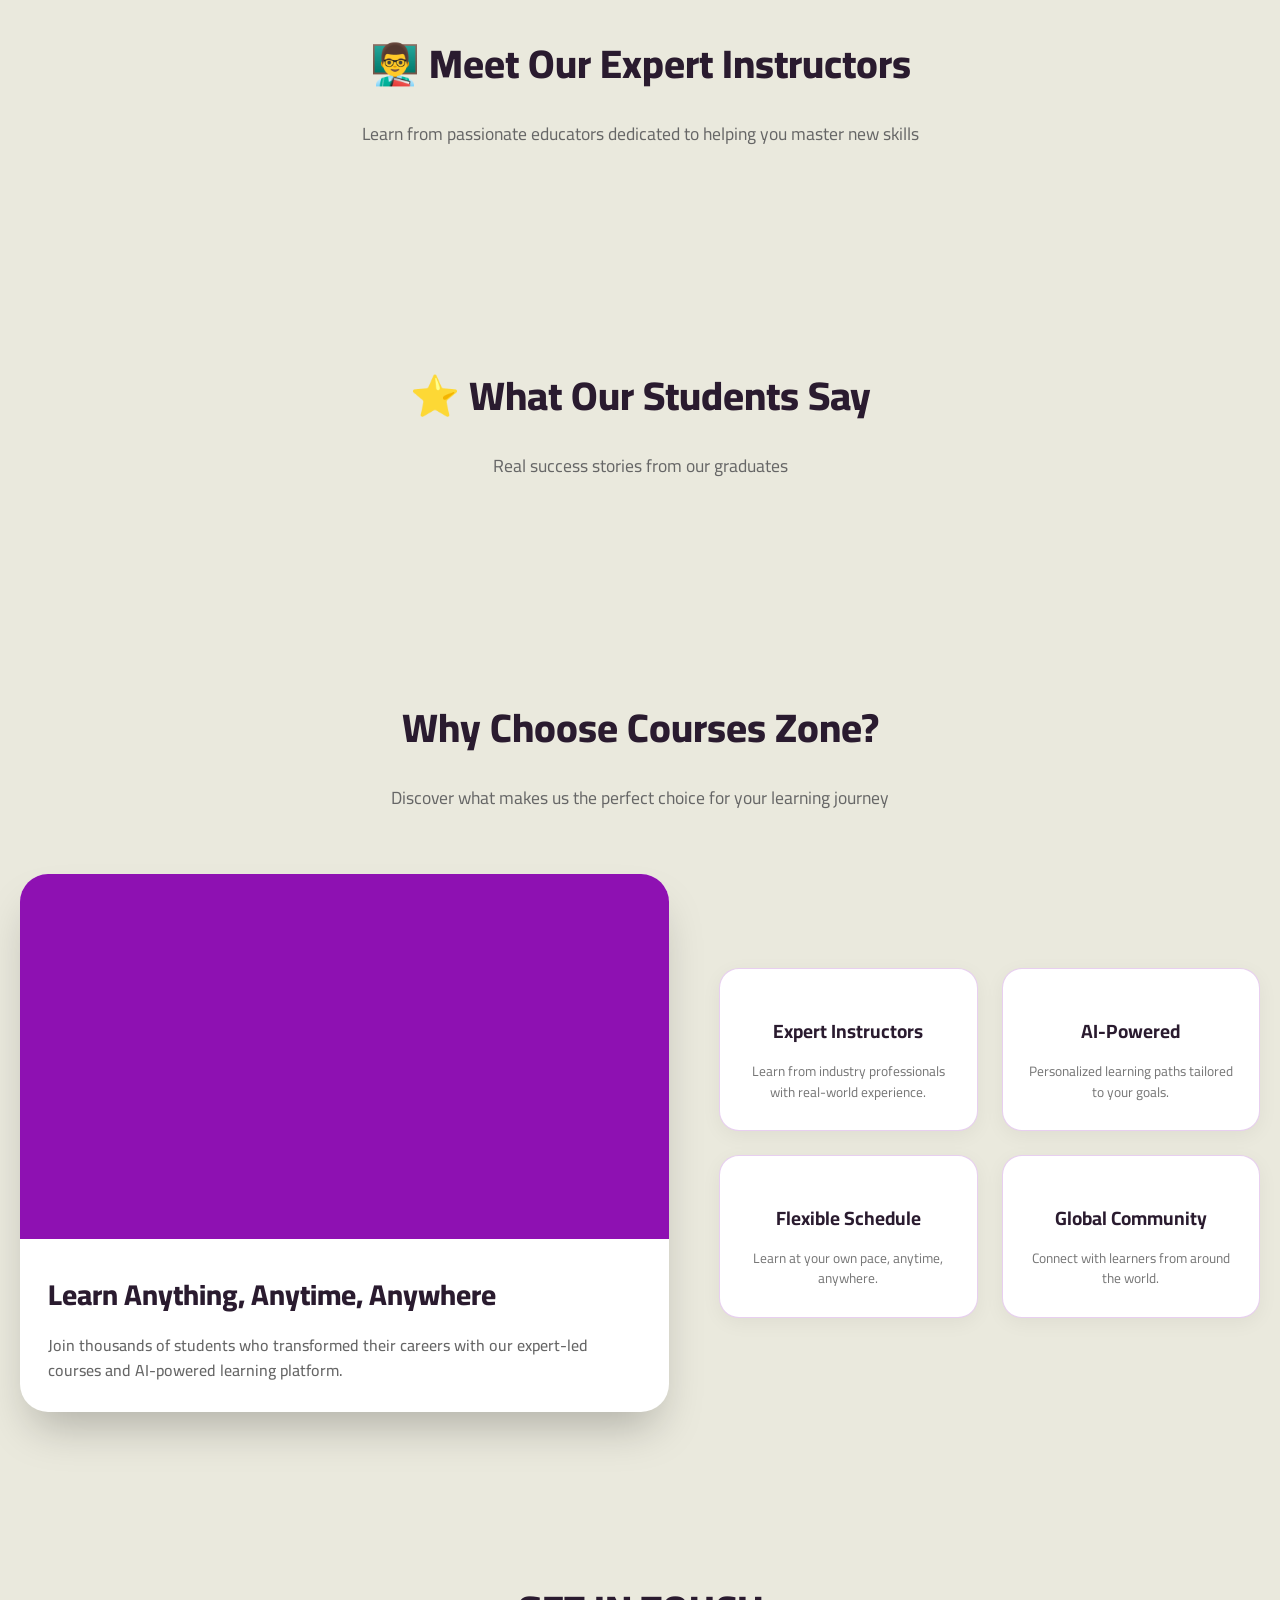
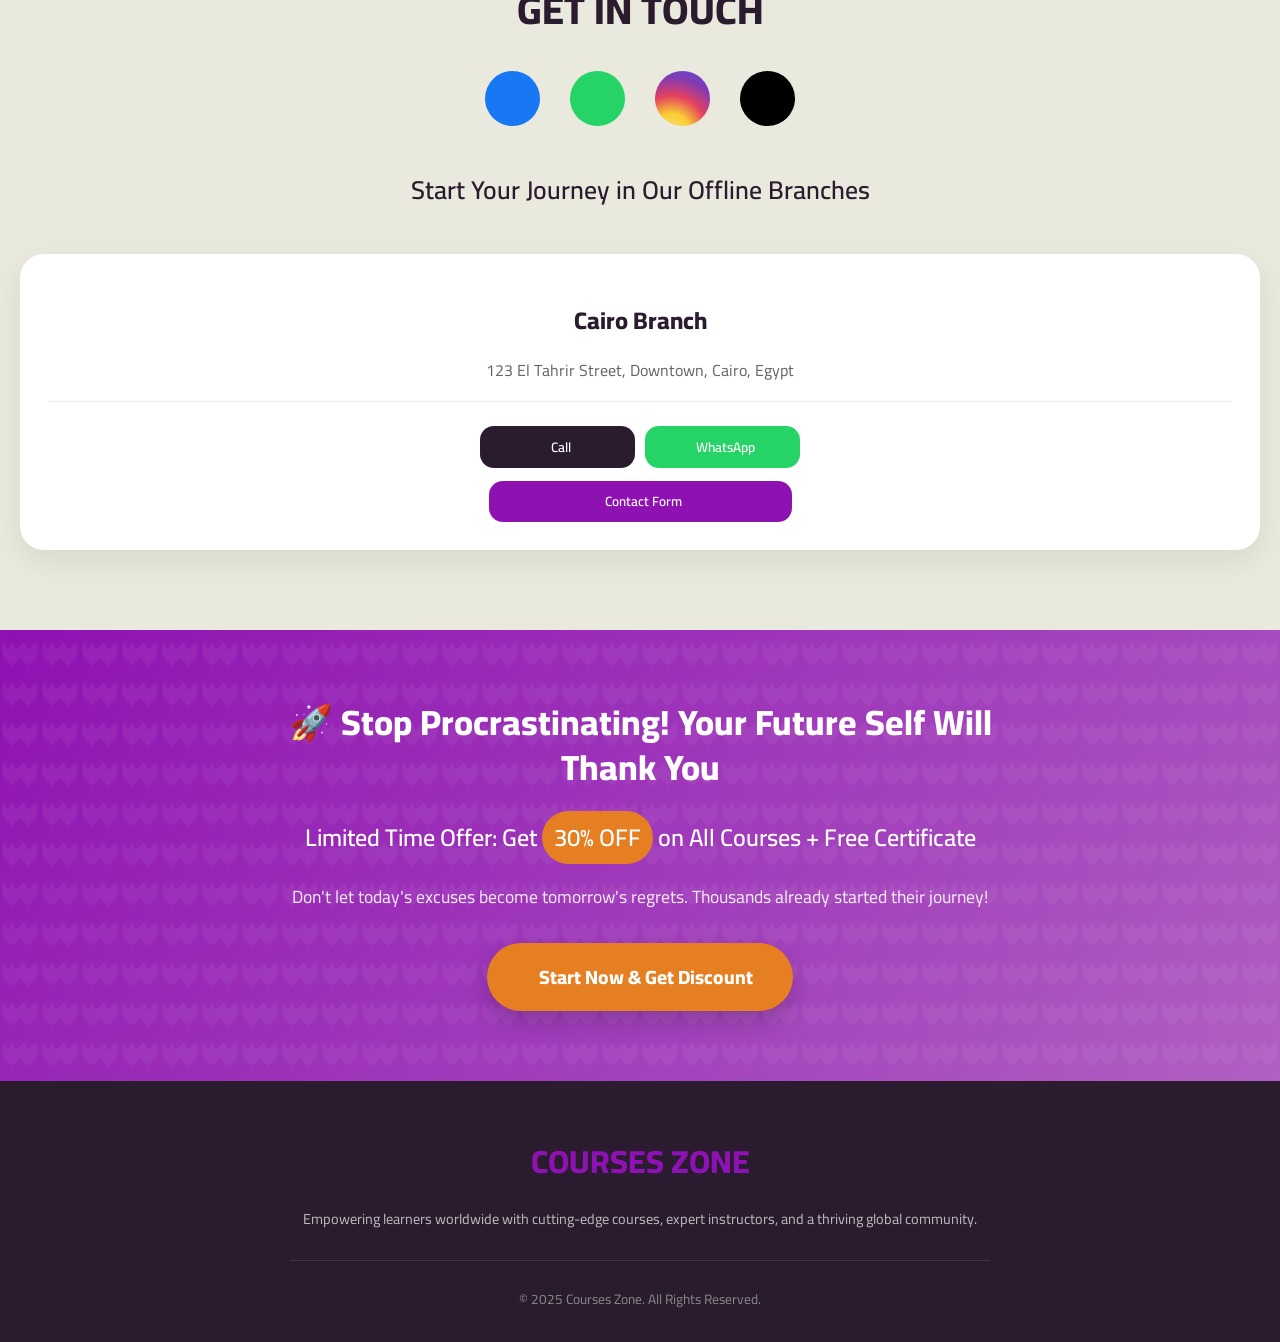
==== commit 469549ea: "Update index.html" ====
--- a/index.html
+++ b/index.html
@@ -443,14 +443,14 @@
 </button>
 	
 
-<script type="text/javascript" src="js/main.js"></script>
-<script src="js/courses.js"></script>
-<script src="js/instructors.js"></script>
-<script src="js/stats.js"></script>
-<script type="text/javascript" src="js/testimonials.js"></script>
-<script type="text/javascript" src="js/branches.js"></script>
-<script type="text/javascript" src="js/language.js"></script>
-<script type="text/javascript" src="js/modal.js" defer></script>
+<script type="text/javascript" src="/js/main.js"></script>
+<script src="/js/courses.js"></script>
+<script src="/js/instructors.js"></script>
+<script src="/js/stats.js"></script>
+<script type="text/javascript" src="/js/testimonials.js"></script>
+<script type="text/javascript" src="/js/branches.js"></script>
+<script type="text/javascript" src="/js/language.js"></script>
+<script type="text/javascript" src="/js/modal.js" defer></script>
 
 <script>
   // Fetch courses from Admin Panel API
--- a/css/style.css
+++ b/css/style.css
@@ -1,32 +1,22 @@
 
 
-  :root {
-    /* ========== COLORS ========== */
-    --primary: #8E11B2;
-    --primary-light: #D6B7D5;
-    --primary-dark: #6B0E8A;
-    --text-dark: #2A1B2F;
-    --text-light: #666666;
-    --bg-light: #F9F9F9;
-    --bg-white: #FFFFFF;
-    --border: #E5E5E5;
-    
-    /* ========== TYPOGRAPHY ========== */
-    --font-main: 'Cairo', sans-serif;
-    --font-heading: 'Cairo', sans-serif;
-    
-    /* ========== SHADOWS ========== */
-    --shadow-sm: 0 2px 8px rgba(0,0,0,0.08);
-    --shadow-md: 0 5px 20px rgba(0,0,0,0.1);
-    --shadow-lg: 0 10px 30px rgba(0,0,0,0.15);
-    
-    /* ========== BORDER RADIUS ========== */
-    --radius-sm: 8px;
-    --radius-md: 16px;
-    --radius-lg: 24px;
-    
-    /* ========== TRANSITIONS ========== */
-    --transition: all 0.3s ease;
+ :root {
+  --soft-linen: #EAE9DD;
+  --royal-orchid: #8E11B2;
+  --pink-orchid: #D6B7D5;
+  --text-dark: #2A1B2F;  
+  --accent-orange: #E67E22;
+
+/* SCSS Gradient */
+--gradient-top: linear-gradient(0deg, #EAE9DDff, #8E11B2ff, #9219B3ff, #8A00B1ff, #D6B7D5ff);
+--gradient-right: linear-gradient(90deg, #EAE9DDff, #8E11B2ff, #9219B3ff, #8A00B1ff, #D6B7D5ff);
+--gradient-bottom: linear-gradient(180deg, #EAE9DDff, #8E11B2ff, #9219B3ff, #8A00B1ff, #D6B7D5ff);
+--gradient-left: linear-gradient(270deg, #EAE9DDff, #8E11B2ff, #9219B3ff, #8A00B1ff, #D6B7D5ff);
+--gradient-top-right: linear-gradient(45deg, #EAE9DDff, #8E11B2ff, #9219B3ff, #8A00B1ff, #D6B7D5ff);
+--gradient-bottom-right: linear-gradient(135deg, #EAE9DDff, #8E11B2ff, #9219B3ff, #8A00B1ff, #D6B7D5ff);
+--gradient-top-left: linear-gradient(225deg, #EAE9DDff, #8E11B2ff, #9219B3ff, #8A00B1ff, #D6B7D5ff);
+--gradient-bottom-left: linear-gradient(315deg, #EAE9DDff, #8E11B2ff, #9219B3ff, #8A00B1ff, #D6B7D5ff);
+--gradient-radial: radial-gradient(#EAE9DDff, #8E11B2ff, #9219B3ff, #8A00B1ff, #D6B7D5ff);
 }
 
 /* ********** General Styling *********** */
